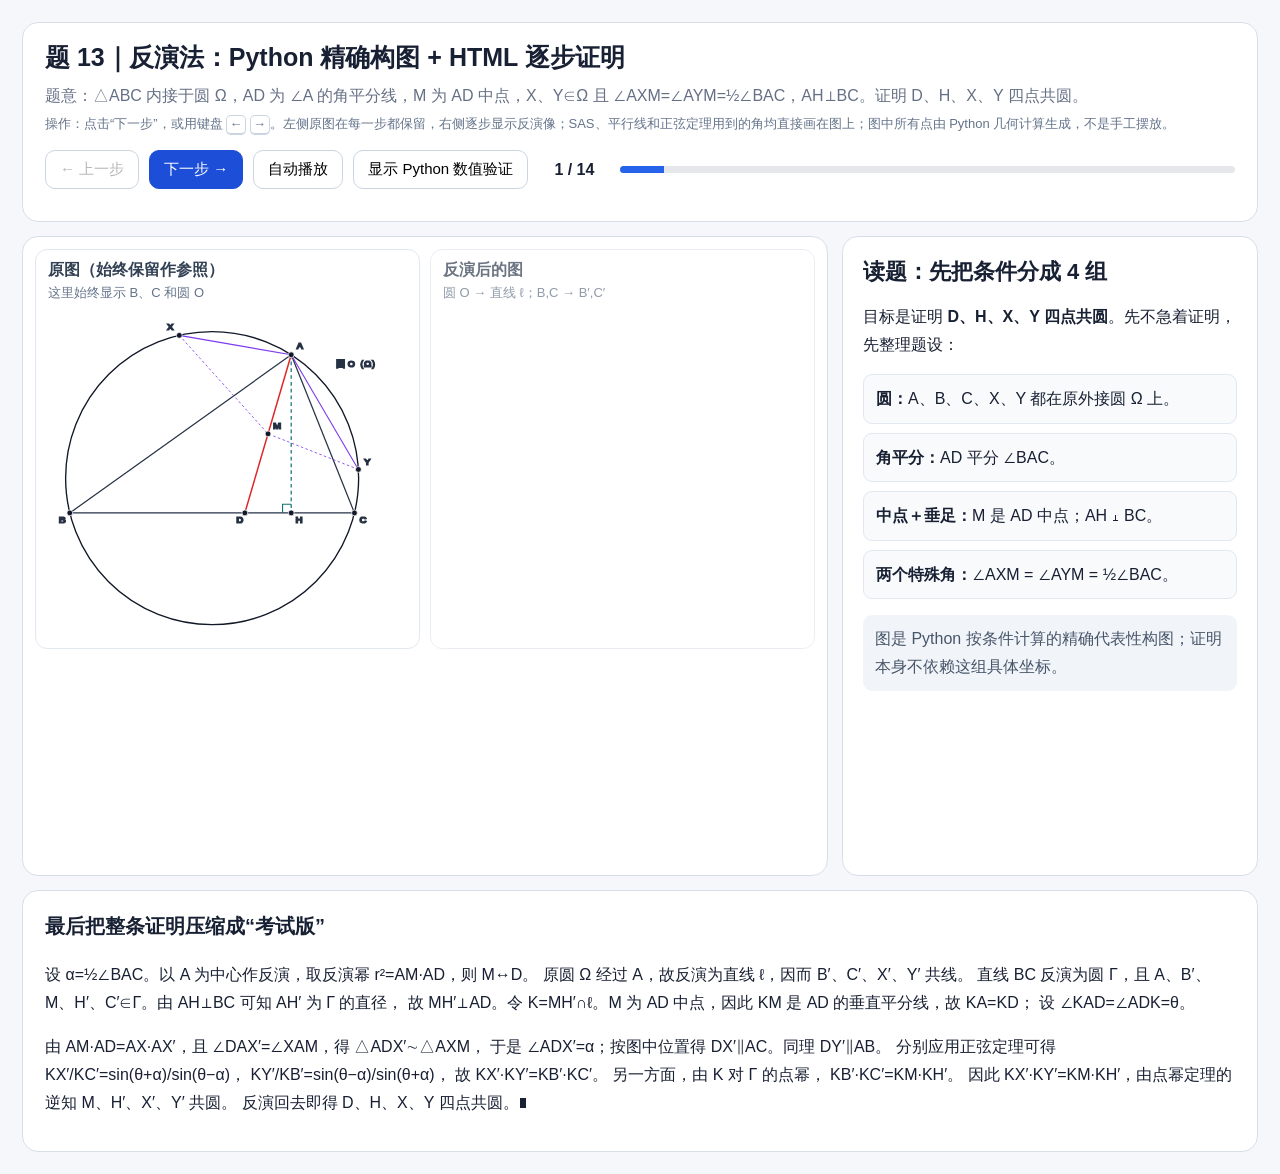
==== index.html @ 8e671edb "Rename geometry_inversion_step_by_step_v3_angles.html to index.html" ====
<!doctype html>
<html lang="zh-CN">
<head>
<meta charset="utf-8"/>
<meta name="viewport" content="width=device-width,initial-scale=1"/>
<title>题13｜反演法逐步证明演示</title>
<style>
:root {
  --bg:#f5f7fb; --card:#ffffff; --ink:#182033; --muted:#667085;
  --blue:#2563eb; --red:#dc2626; --green:#16803c; --orange:#d97706;
  --purple:#7c3aed; --line:#d8dee9;
}
*{box-sizing:border-box}
body{margin:0;background:var(--bg);color:var(--ink);font-family:-apple-system,BlinkMacSystemFont,"Segoe UI","PingFang SC","Microsoft YaHei",sans-serif}
.wrap{max-width:1460px;margin:0 auto;padding:22px}
header{background:var(--card);border:1px solid var(--line);border-radius:16px;padding:18px 22px;margin-bottom:14px}
h1{font-size:25px;margin:0 0 8px} .subtitle{color:var(--muted);line-height:1.7}
.toolbar{display:flex;gap:10px;align-items:center;flex-wrap:wrap;margin:14px 0}
button{border:1px solid #cbd5e1;background:#fff;border-radius:10px;padding:9px 14px;font-size:15px;cursor:pointer}
button:hover{background:#f1f5f9} button.primary{background:#1d4ed8;color:#fff;border-color:#1d4ed8}
#counter{font-weight:700;min-width:72px;text-align:center}
.progress{height:7px;background:#e5e7eb;border-radius:999px;overflow:hidden;flex:1;min-width:180px}
#bar{height:100%;background:#2563eb;width:0;transition:width .25s}
.main{display:grid;grid-template-columns:minmax(0,1.55fr) minmax(350px,.8fr);gap:14px}
.diagramCard,.explainCard,.proofCard{background:var(--card);border:1px solid var(--line);border-radius:16px}
.diagramCard{padding:12px}
.panels{display:grid;grid-template-columns:1fr 1fr;gap:10px}
.panel{border:1px solid #e2e8f0;border-radius:12px;overflow:hidden;background:#fff;position:relative;transition:.25s}
.panel.dim{opacity:.72;filter:grayscale(.08)}
.panelTitle{font-weight:700;padding:10px 12px 0;color:#334155}
svg{width:100%;height:auto;display:block}
.explainCard{padding:20px;min-height:640px}
#stepTitle{font-size:22px;margin:0 0 14px}
#stepBody{font-size:16px;line-height:1.72}
.eq{font-family:"Times New Roman","Noto Serif SC",serif;font-size:20px;text-align:center;background:#f8fafc;border-left:4px solid #94a3b8;padding:10px 12px;margin:12px 0;border-radius:8px}
.eq.important{background:#eef4ff;border-left-color:#2563eb;font-weight:700}
.eq.final{background:#ecfdf3;border-left-color:#16803c;font-size:23px}
.fact,.theorem{padding:10px 12px;margin:9px 0;border-radius:9px}
.fact{background:#f8fafc;border:1px solid #e2e8f0}
.theorem{background:#fff7ed;border:1px solid #fed7aa}
.tip{color:#475569;background:#f1f5f9;padding:10px 12px;border-radius:9px}
details{margin:12px 0;border:1px solid #e2e8f0;border-radius:9px;padding:8px 10px;background:#fff}
summary{font-weight:700;cursor:pointer}
.verify{margin-top:14px;background:var(--card);border:1px solid var(--line);border-radius:16px;padding:16px;display:none}
.verify table{border-collapse:collapse;width:100%;font-family:ui-monospace,SFMono-Regular,Menlo,monospace;font-size:13px}
.verify td{padding:7px 8px;border-bottom:1px solid #edf0f4}
.proofCard{padding:18px 22px;margin-top:14px;line-height:1.75}
.proofCard h2{font-size:20px;margin-top:0}
.small{font-size:13px;color:#64748b}
kbd{border:1px solid #cbd5e1;border-bottom-width:2px;border-radius:5px;padding:1px 5px;background:#fff}
/* SVG */
.omega{fill:none;stroke:#111827;stroke-width:2.2}
.omegaLabel{font-size:15px;font-weight:700;fill:#334155}
.main{stroke:#263244;stroke-width:2;fill:none}
.bisector{stroke:#dc2626;stroke-width:2.4}
.altitude{stroke:#0f766e;stroke-width:2;stroke-dasharray:6 5}
.condition{stroke:#7c3aed;stroke-width:1.8;fill:none}
.thin{stroke-width:1.35;stroke-dasharray:4 4}
.pt{stroke:#fff;stroke-width:1.2;fill:#111827}
.originalPt{fill:#dc2626} .imagePt{fill:#2563eb} .kPt{fill:#16803c}
.label{font-size:16px;font-weight:700;fill:#111827}
.angleLabel{font-size:17px;font-weight:700;fill:#dc2626}
.arc{fill:none;stroke-width:2} .arc.red{stroke:#dc2626} .arc.purple{stroke:#7c3aed} .arc.green{stroke:#16803c}
.invCircle{fill:none;stroke:#7c3aed;stroke-width:1.8;stroke-dasharray:7 6;opacity:.8}
.smallnote{font-size:13px;fill:#64748b}
.rightmark{fill:none;stroke:#0f766e;stroke-width:1.8}
.imageLine{stroke:#2563eb;stroke-width:2.4}
.lineLabel{font-size:13px;fill:#2563eb}
.gamma{fill:none;stroke:#d97706;stroke-width:2.4}
.gammaLabel{font-size:20px;font-weight:700;fill:#d97706}
.diameter{stroke:#d97706;stroke-width:1.8;stroke-dasharray:5 4}
.aux{stroke:#16803c;stroke-width:2.2}
.equalSide{stroke:#16803c;stroke-width:1.8;stroke-dasharray:5 4}
.guide{stroke:#64748b;stroke-width:1.5;stroke-dasharray:5 5}
.parallelX{stroke:#7c3aed;stroke-width:2.3}
.parallelY{stroke:#0f766e;stroke-width:2.3}
.parallelLabel{font-size:13px;font-weight:700;fill:#334155}
.triX{fill:rgba(124,58,237,.05);stroke:#7c3aed;stroke-width:3}
.triX2{fill:rgba(124,58,237,.03);stroke:#a78bfa;stroke-width:2}
.triY{fill:rgba(15,118,110,.05);stroke:#0f766e;stroke-width:3}
.triY2{fill:rgba(15,118,110,.03);stroke:#5eead4;stroke-width:2}
.powerLine{stroke:#2563eb;stroke-width:3}
.powerLine2{stroke:#d97706;stroke-width:3}
.strong{filter:url(#glow)}
.sigma{fill:none;stroke:#7c3aed;stroke-width:2.5;stroke-dasharray:8 5}
.sigmaLabel{font-size:14px;font-weight:700;fill:#7c3aed}
.targetCircle{fill:none;stroke:#16a34a;stroke-width:3;stroke-dasharray:8 5}
.targetLabel{font-size:15px;font-weight:700;fill:#16803c}
.layer{opacity:1;transition:opacity .25s} .hidden{display:none}
@media (max-width:1050px){.main{grid-template-columns:1fr}.explainCard{min-height:auto}}
@media (max-width:760px){.panels{grid-template-columns:1fr}.wrap{padding:10px}}

.angleMark,.alphaLabel,.betaLabel,.gammaAngleLabel,.sumLabel,.diffLabel,.auxAngleLabel{
  font-size:16px;font-weight:800;paint-order:stroke;stroke:#fff;stroke-width:4px;stroke-linejoin:round
}
.alphaLabel{fill:#dc2626}.betaLabel{fill:#7c3aed}.gammaAngleLabel{fill:#0284c7}
.sumLabel{fill:#c2410c}.diffLabel{fill:#16803c}.auxAngleLabel{fill:#475569;font-size:14px}
.alphaArc{stroke:#dc2626;stroke-width:3}.alphaArc2{stroke:#ef4444;stroke-width:2.5;stroke-dasharray:4 3}
.betaArc{stroke:#7c3aed;stroke-width:3}.gammaArc{stroke:#0284c7;stroke-width:3}
.sumArc{stroke:#c2410c;stroke-width:3}.diffArc{stroke:#16803c;stroke-width:3}
.auxAngleArc{stroke:#64748b;stroke-width:2;stroke-dasharray:3 3}
.simTriX{fill:rgba(124,58,237,.05);stroke:#7c3aed;stroke-width:2.8}
.simTriY{fill:rgba(2,132,199,.05);stroke:#0284c7;stroke-width:2.8}
.calloutText,.angleExplain,.parallelConclusion{
  font-size:13px;font-weight:700;paint-order:stroke;stroke:#fff;stroke-width:4px;stroke-linejoin:round
}
.calloutText{fill:#334155}.angleExplain{fill:#475569}.parallelConclusion{fill:#166534;font-size:14px}

</style>
</head>
<body>
<div class="wrap">
<header>
  <h1>题 13｜反演法：Python 精确构图 + HTML 逐步证明</h1>
  <div class="subtitle">
    题意：△ABC 内接于圆 Ω，AD 为 ∠A 的角平分线，M 为 AD 中点，X、Y∈Ω 且
    ∠AXM=∠AYM=½∠BAC，AH⊥BC。证明 D、H、X、Y 四点共圆。<br>
    <span class="small">操作：点击“下一步”，或用键盘 <kbd>←</kbd> <kbd>→</kbd>。左侧原图在每一步都保留，右侧逐步显示反演像；SAS、平行线和正弦定理用到的角均直接画在图上；图中所有点由 Python 几何计算生成，不是手工摆放。</span>
  </div>
  <div class="toolbar">
    <button id="prev">← 上一步</button>
    <button id="next" class="primary">下一步 →</button>
    <button id="auto">自动播放</button>
    <button id="verifyBtn">显示 Python 数值验证</button>
    <span id="counter">1 / 14</span>
    <div class="progress"><div id="bar"></div></div>
  </div>
</header>

<div class="main">
  <section class="diagramCard">
    <div class="panels">
      <div class="panel" id="origPanel">
        <div class="panelTitle">原图（始终保留作参照）
          <div class="small" style="font-weight:400;margin-top:3px">这里始终显示 B、C 和圆 O</div>
        </div>
        
<svg id="origSvg" viewBox="0 0 620 560" role="img" aria-label="原图精确构图">
  <defs>
    <filter id="glow"><feGaussianBlur stdDeviation="2.2" result="b"/><feMerge><feMergeNode in="b"/><feMergeNode in="SourceGraphic"/></feMerge></filter>
  </defs>
  <g id="o-base" class="layer">
    <circle cx="285.12" cy="285.12" r="237.18" class="omega" />
    <text x="486" y="105" class="omegaLabel">圆 O（Ω）</text>
    <line x1="413.12" y1="85.44" x2="54.72" y2="341.44" class="main" />
    <line x1="413.12" y1="85.44" x2="515.52" y2="341.44" class="main" />
    <line x1="54.72" y1="341.44" x2="515.52" y2="341.44" class="main" />
    <line x1="413.12" y1="85.44" x2="338.11" y2="341.44" class="bisector" />
    <line x1="413.12" y1="85.44" x2="413.12" y2="341.44" class="altitude" />
    <line x1="413.12" y1="85.44" x2="231.96" y2="53.97" class="condition" />
    <line x1="231.96" y1="53.97" x2="375.62" y2="213.44" class="condition thin" />
    <line x1="413.12" y1="85.44" x2="521.89" y2="271.05" class="condition" />
    <line x1="521.89" y1="271.05" x2="375.62" y2="213.44" class="condition thin" />
    <circle cx="413.12" cy="85.44" r="4.7" class="pt"/><text x="421.12" y="76.44" class="label">A</text>
    <circle cx="54.72" cy="341.44" r="4.7" class="pt"/><text x="36.72" y="357.44" class="label">B</text>
    <circle cx="515.52" cy="341.44" r="4.7" class="pt"/><text x="523.52" y="357.44" class="label">C</text>
    <circle cx="338.11" cy="341.44" r="4.7" class="pt"/><text x="324.11" y="358.44" class="label">D</text>
    <circle cx="413.12" cy="341.44" r="4.7" class="pt"/><text x="420.12" y="358.44" class="label">H</text>
    <circle cx="375.62" cy="213.44" r="4.7" class="pt"/><text x="383.62" y="205.44" class="label">M</text>
    <circle cx="231.96" cy="53.97" r="4.7" class="pt"/><text x="211.96" y="45.97" class="label">X</text>
    <circle cx="521.89" cy="271.05" r="4.7" class="pt"/><text x="530.89" y="264.05" class="label">Y</text>
  </g>
  <g id="o-angles" class="layer hidden">
    <polyline points="386.04,104.78 386.54,105.47 387.06,106.14 387.60,106.80 388.16,107.45 388.73,108.08 389.32,108.70 389.92,109.30 390.54,109.89 391.17,110.46 391.82,111.01 392.48,111.55 393.16,112.07 393.84,112.57 394.54,113.05 395.26,113.52 395.98,113.97 396.72,114.40 397.46,114.81 398.22,115.20 398.99,115.57 399.76,115.92 400.55,116.25 401.34,116.57 402.14,116.86 402.95,117.13 403.76,117.38" class="arc red" />
    <polyline points="403.76,117.38 404.58,117.61 405.41,117.81 406.24,118.00 407.08,118.17 407.92,118.31 408.76,118.43 409.60,118.53 410.45,118.61 411.30,118.67 412.15,118.71 413.01,118.72 413.86,118.71 414.71,118.68 415.56,118.63 416.41,118.56 417.25,118.46 418.10,118.35 418.94,118.21 419.77,118.05 420.61,117.87 421.43,117.66 422.26,117.44 423.07,117.20 423.88,116.93 424.68,116.65 425.48,116.34" class="arc red" />
    <text x="385.84" y="123.84" class="angleLabel">α</text>
    <text x="415.37" y="132.49" class="angleLabel">α</text>
    <polyline points="258.19,58.53 258.07,59.20 257.93,59.86 257.77,60.53 257.59,61.18 257.40,61.84 257.19,62.49 256.96,63.13 256.72,63.77 256.46,64.40 256.18,65.02 255.89,65.64 255.59,66.24 255.27,66.85 254.93,67.44 254.58,68.02 254.21,68.60 253.83,69.16 253.43,69.71 253.02,70.26 252.60,70.79 252.16,71.32 251.71,71.83 251.25,72.33 250.77,72.81 250.28,73.29 249.78,73.75" class="arc purple" />
    <polyline points="508.43,248.08 507.84,248.43 507.27,248.80 506.70,249.18 506.15,249.58 505.60,249.99 505.07,250.41 504.55,250.85 504.04,251.30 503.54,251.76 503.05,252.24 502.57,252.73 502.11,253.23 501.66,253.74 501.22,254.26 500.80,254.80 500.39,255.34 500.00,255.90 499.62,256.46 499.25,257.04 498.90,257.62 498.56,258.21 498.24,258.81 497.94,259.42 497.65,260.04 497.37,260.66 497.11,261.30" class="arc purple" />
  </g>

  <g id="o-simX" class="layer hidden">
    <polyline points="413.12,85.44 231.96,53.97 375.62,213.44 413.12,85.44" class="simTriX"/>
    <polyline points="381.59,79.96 381.35,81.61 381.19,83.27 381.12,84.93 381.14,86.60 381.24,88.26 381.43,89.92 381.71,91.56 382.07,93.19 382.52,94.79 383.05,96.37 383.65,97.92 384.34,99.44 385.11,100.92 385.96,102.35 386.87,103.74 387.86,105.09 388.92,106.37 390.04,107.60 391.22,108.78 392.47,109.88 393.77,110.93 395.12,111.90 396.52,112.80 397.97,113.63 399.46,114.38 400.98,115.05 402.54,115.64 404.12,116.15" class="arc betaArc" /><text x="373.22" y="110.28" class="betaLabel">β</text>
    <polyline points="259.55,58.76 259.43,59.42 259.29,60.07 259.14,60.72 258.97,61.36 258.78,62.00 258.59,62.63 258.37,63.26 258.14,63.89 257.90,64.51 257.64,65.12 257.37,65.73 257.08,66.33 256.78,66.92 256.47,67.51 256.14,68.09 255.80,68.66 255.44,69.22 255.07,69.78 254.69,70.32 254.29,70.86 253.89,71.38 253.47,71.90 253.04,72.40 252.59,72.90 252.14,73.39 251.67,73.86 251.19,74.32 250.70,74.77" class="arc alphaArc" /><text x="269.60" y="74.76" class="alphaLabel">α</text>
    <text x="175" y="104" class="calloutText">∠XAM = β</text>
    <text x="174" y="129" class="calloutText">∠AXM = α（题设）</text>
  </g>

  <g id="o-simY" class="layer hidden">
    <polyline points="413.12,85.44 521.89,271.05 375.62,213.44 413.12,85.44" class="simTriY"/>
    <polyline points="436.88,125.99 435.69,126.66 434.48,127.30 433.26,127.91 432.01,128.48 430.75,129.01 429.48,129.50 428.19,129.96 426.88,130.38 425.57,130.76 424.25,131.10 422.91,131.41 421.57,131.67 420.22,131.90 418.86,132.09 417.50,132.24 416.14,132.34 414.77,132.41 413.41,132.44 412.04,132.43 410.67,132.38 409.31,132.29 407.94,132.15 406.59,131.98 405.24,131.77 403.89,131.52 402.55,131.24 401.22,130.91 399.91,130.54" class="arc gammaArc" /><text x="420.70" y="146.98" class="gammaAngleLabel">γ</text>
    <polyline points="508.24,247.76 507.69,248.09 507.15,248.43 506.61,248.79 506.09,249.16 505.57,249.54 505.07,249.93 504.57,250.34 504.08,250.76 503.60,251.18 503.14,251.62 502.68,252.08 502.24,252.54 501.80,253.01 501.38,253.49 500.97,253.98 500.57,254.49 500.18,255.00 499.80,255.52 499.44,256.05 499.09,256.59 498.75,257.13 498.43,257.69 498.12,258.25 497.82,258.82 497.54,259.39 497.27,259.97 497.01,260.56 496.77,261.16" class="arc alphaArc" /><text x="489.98" y="243.74" class="alphaLabel">α</text>
    <text x="455" y="165" class="calloutText">∠YAM = γ</text>
    <text x="452" y="190" class="calloutText">∠AYM = α（题设）</text>
  </g>

  <g id="o-inv-ref" class="layer hidden">
    <circle cx="413.12" cy="85.44" r="188.63" class="invCircle" />
    <text x="429.12" y="130.44" class="smallnote">反演圆：r² = AM·AD</text>
  </g>
  <g id="o-final" class="layer hidden">
    <circle cx="375.62" cy="164.26" r="181.11" class="targetCircle" />
    <text x="453.49" y="48.35" class="targetLabel">ω：过 D,H,X,Y</text>
  </g>
  <g id="o-right" class="layer">
    <!-- H 处直角记号 -->
    <path d="M 399.12,341.44 L 399.12,327.44 L 413.12,327.44" class="rightmark"/>
  </g>
</svg>

      </div>
      <div class="panel" id="invPanel">
        <div class="panelTitle">反演后的图
          <div class="small" style="font-weight:400;margin-top:3px">圆 O → 直线 ℓ；B,C → B′,C′</div>
        </div>
        
<svg id="invSvg" viewBox="0 0 620 560" role="img" aria-label="反演后的精确构图">
  <g id="i-base" class="layer hidden">
    <line x1="24.00" y1="31.51" x2="596.00" y2="398.18" class="imageLine" />
    <text x="36.00" y="21.51" class="lineLabel">ℓ = Ω 的反演像</text>
    <circle cx="346.47" cy="104.62" r="4.7" class="pt originalPt"/><text x="354.47" y="95.62" class="label">A</text>
    <circle cx="247.89" cy="175.03" r="4.7" class="pt imagePt"/><text x="227.89" y="166.03" class="label">B′</text>
    <circle cx="418.34" cy="284.29" r="4.7" class="pt imagePt"/><text x="426.34" y="276.29" class="label">C′</text>
    <circle cx="60.57" cy="54.95" r="4.7" class="pt imagePt"/><text x="38.57" y="46.95" class="label">X′</text>
    <circle cx="471.86" cy="318.60" r="4.7" class="pt imagePt"/><text x="479.86" y="336.60" class="label">Y′</text>
  </g>
  <g id="i-gamma" class="layer hidden">
    <circle cx="346.47" cy="208.83" r="104.21" class="gamma" />
    <circle cx="290.23" cy="296.56" r="4.7" class="pt originalPt"/><text x="272.23" y="286.56" class="label">M</text>
    <circle cx="346.47" cy="313.04" r="4.7" class="pt imagePt"/><text x="354.47" y="331.04" class="label">H′</text>
    <line x1="346.47" y1="104.62" x2="346.47" y2="313.04" class="diameter" />
    <text x="406.91" y="144.22" class="gammaLabel">Γ</text>
    <path d="M 290.23,296.56 l 0,15 l 15,0" class="rightmark"/>
  </g>
  <g id="i-D" class="layer hidden">
    <circle cx="233.99" cy="488.51" r="4.7" class="pt originalPt"/><text x="216.99" y="506.51" class="label">D</text>
    <line x1="346.47" y1="104.62" x2="233.99" y2="488.51" class="bisector" />
  </g>
  <g id="i-K" class="layer hidden">
    <line x1="290.23" y1="296.56" x2="561.45" y2="376.03" class="aux" />
    <line x1="346.47" y1="104.62" x2="561.45" y2="376.03" class="equalSide" />
    <line x1="233.99" y1="488.51" x2="561.45" y2="376.03" class="equalSide" />
    <circle cx="561.45" cy="376.03" r="4.7" class="pt kPt"/><text x="569.45" y="393.03" class="label">K</text>
    <polyline points="369.35,133.51 368.28,134.33 367.17,135.11 366.04,135.85 364.88,136.55 363.69,137.20 362.48,137.81 361.25,138.38 360.01,138.90 358.74,139.37 357.45,139.80 356.15,140.18 354.84,140.51 353.52,140.79 352.19,141.03 350.84,141.21 349.50,141.35 348.15,141.43 346.79,141.47 345.44,141.46 344.09,141.39 342.74,141.28 341.40,141.12 340.06,140.91 338.73,140.65 337.41,140.34 336.11,139.98" class="arc green" />
    <polyline points="244.35,453.14 245.64,453.55 246.92,454.00 248.18,454.50 249.42,455.04 250.64,455.63 251.83,456.26 253.00,456.94 254.15,457.66 255.27,458.42 256.36,459.22 257.42,460.06 258.45,460.94 259.45,461.86 260.41,462.81 261.33,463.80 262.22,464.82 263.07,465.87 263.88,466.96 264.66,468.07 265.39,469.21 266.07,470.37 266.72,471.56 267.32,472.78 267.87,474.01 268.38,475.27 268.85,476.54" class="arc green" />
    <text x="357.48" y="161.14" class="angleLabel">θ</text>
    <text x="273.76" y="446.87" class="angleLabel">θ</text>
    <text x="256.23" y="327.56" class="smallnote">M 是 AD 中点</text>
  </g>
  <g id="i-parallel" class="layer hidden">
    <line x1="346.47" y1="104.62" x2="247.89" y2="175.03" class="guide" />
    <line x1="346.47" y1="104.62" x2="418.34" y2="284.29" class="guide" />
    <line x1="233.99" y1="488.51" x2="60.57" y2="54.95" class="parallelX" />
    <line x1="233.99" y1="488.51" x2="471.86" y2="318.60" class="parallelY" />
    <text x="111.28" y="263.73" class="parallelLabel">DX′ ∥ AC</text>
    <text x="357.93" y="418.56" class="parallelLabel">DY′ ∥ AB</text>
  </g>

  <g id="i-simX" class="layer hidden">
    <polyline points="346.47,104.62 233.99,488.51 60.57,54.95 346.47,104.62" class="simTriX"/>
    <polyline points="335.50,142.05 333.57,141.43 331.67,140.70 329.82,139.89 328.00,138.97 326.24,137.96 324.53,136.87 322.88,135.68 321.30,134.41 319.78,133.06 318.34,131.63 316.97,130.13 315.68,128.56 314.48,126.93 313.36,125.23 312.33,123.48 311.40,121.68 310.56,119.83 309.82,117.94 309.17,116.02 308.63,114.06 308.19,112.08 307.85,110.08 307.62,108.06 307.50,106.03 307.47,104.00 307.56,101.97 307.75,99.95 308.05,97.94" class="arc betaArc" /><text x="300.63" y="133.16" class="betaLabel">β</text>
    <polyline points="243.55,455.88 242.77,455.66 241.99,455.46 241.20,455.28 240.41,455.12 239.61,454.98 238.82,454.85 238.01,454.75 237.21,454.66 236.41,454.60 235.60,454.55 234.79,454.52 233.98,454.51 233.18,454.52 232.37,454.55 231.56,454.60 230.76,454.66 229.95,454.75 229.15,454.86 228.35,454.98 227.56,455.12 226.77,455.29 225.98,455.47 225.19,455.67 224.42,455.89 223.64,456.12 222.88,456.38 222.12,456.65 221.36,456.94" class="arc alphaArc" /><text x="231.65" y="439.57" class="alphaLabel">α</text>
    <polyline points="329.88,161.24 331.23,161.62 332.59,161.96 333.96,162.28 335.33,162.56 336.71,162.81 338.10,163.02 339.49,163.21 340.88,163.35 342.28,163.47 343.68,163.55 345.08,163.60 346.48,163.62 347.88,163.60 349.29,163.55 350.69,163.47 352.08,163.35 353.48,163.20 354.87,163.02 356.25,162.80 357.63,162.55 359.01,162.27 360.37,161.96 361.73,161.61 363.08,161.23 364.42,160.82 365.75,160.38 367.07,159.91 368.38,159.40" class="arc alphaArc2" /><text x="350.00" y="178.54" class="alphaLabel">α</text>
    <text x="54" y="117" class="calloutText">∠DAX′ = β</text>
    <text x="77" y="448" class="calloutText">∠ADX′ = α</text>
    <text x="392" y="164" class="calloutText">∠DAC′ = α</text>
    <text x="73" y="474" class="parallelConclusion">∠ADX′ = ∠DAC′ ⇒ DX′ ∥ AC</text>
  </g>

  <g id="i-simY" class="layer hidden">
    <polyline points="346.47,104.62 233.99,488.51 471.86,318.6 346.47,104.62" class="simTriY"/>
    <polyline points="333.54,148.76 334.83,149.12 336.13,149.44 337.44,149.72 338.75,149.97 340.07,150.17 341.40,150.34 342.74,150.47 344.07,150.56 345.41,150.61 346.75,150.62 348.09,150.59 349.43,150.52 350.76,150.42 352.09,150.28 353.42,150.09 354.74,149.87 356.05,149.61 357.36,149.31 358.65,148.98 359.94,148.60 361.21,148.19 362.48,147.75 363.72,147.26 364.96,146.74 366.18,146.19 367.38,145.59 368.56,144.97 369.73,144.31" class="arc gammaArc" /><text x="353.92" y="165.16" class="gammaAngleLabel">γ</text>
    <polyline points="242.43,459.72 243.11,459.93 243.78,460.15 244.46,460.39 245.12,460.65 245.78,460.92 246.43,461.21 247.08,461.51 247.71,461.83 248.34,462.17 248.97,462.52 249.58,462.88 250.19,463.26 250.78,463.65 251.37,464.06 251.94,464.47 252.51,464.91 253.06,465.36 253.61,465.82 254.14,466.29 254.67,466.77 255.18,467.27 255.68,467.78 256.16,468.30 256.64,468.83 257.10,469.38 257.55,469.93 257.98,470.50 258.40,471.07" class="arc alphaArc" /><text x="260.06" y="451.83" class="alphaLabel">α</text>
    <polyline points="295.20,141.24 296.09,142.44 297.00,143.63 297.94,144.80 298.91,145.94 299.91,147.06 300.93,148.15 301.98,149.22 303.05,150.27 304.15,151.29 305.27,152.28 306.41,153.24 307.58,154.18 308.77,155.09 309.98,155.97 311.21,156.83 312.46,157.65 313.73,158.44 315.02,159.21 316.32,159.94 317.65,160.64 318.99,161.31 320.34,161.95 321.71,162.55 323.10,163.12 324.49,163.66 325.90,164.17 327.32,164.64 328.76,165.08" class="arc alphaArc2" /><text x="301.29" y="168.20" class="alphaLabel">α</text>
    <text x="416" y="170" class="calloutText">∠DAY′ = γ</text>
    <text x="310" y="464" class="calloutText">∠ADY′ = α</text>
    <text x="232" y="128" class="calloutText">∠B′AD = α</text>
    <text x="305" y="505" class="parallelConclusion">∠ADY′ = ∠B′AD ⇒ DY′ ∥ AB</text>
  </g>

  <g id="i-sineXangles" class="layer hidden">
    <polyline points="276.55,473.89 275.63,471.45 274.58,469.07 273.38,466.76 272.06,464.52 270.61,462.36 269.03,460.28 267.34,458.30 265.54,456.42 263.63,454.65 261.62,452.99 259.52,451.45 257.34,450.04 255.07,448.75 252.74,447.60 250.34,446.59 247.89,445.71 245.39,444.98 242.85,444.39 240.29,443.95 237.70,443.66 235.10,443.52 232.49,443.53 229.89,443.70 227.31,444.01 224.75,444.47 222.21,445.08 219.72,445.83 217.28,446.73" class="arc sumArc" /><text x="258.99" y="433.96" class="sumLabel">θ+α</text>
    <polyline points="367.58,131.27 367.30,131.49 367.03,131.70 366.74,131.91 366.46,132.12 366.18,132.33 365.89,132.53 365.60,132.73 365.31,132.92 365.01,133.12 364.72,133.31 364.42,133.49 364.12,133.68 363.82,133.86 363.52,134.04 363.21,134.21 362.91,134.38 362.60,134.55 362.29,134.72 361.98,134.88 361.66,135.04 361.35,135.19 361.03,135.34 360.71,135.49 360.39,135.64 360.07,135.78 359.75,135.92 359.42,136.06 359.10,136.19" class="arc diffArc" /><text x="371.04" y="147.02" class="diffLabel">θ−α</text>
    <polyline points="87.51,72.22 87.12,72.81 86.72,73.40 86.30,73.97 85.88,74.54 85.44,75.09 84.98,75.64 84.52,76.17 84.04,76.70 83.56,77.21 83.06,77.72 82.55,78.21 82.03,78.69 81.50,79.16 80.95,79.62 80.40,80.06 79.84,80.50 79.27,80.92 78.69,81.32 78.10,81.72 77.51,82.10 76.90,82.47 76.29,82.82 75.67,83.17 75.04,83.49 74.40,83.81 73.76,84.11 73.11,84.39 72.45,84.66" class="arc auxAngleArc" /><text x="90.51" y="91.18" class="auxAngleLabel">δ</text>
    <polyline points="441.91,299.40 443.18,297.22 444.24,294.93 445.09,292.56 445.73,290.12 446.14,287.64 446.33,285.12 446.29,282.60 446.02,280.10 445.53,277.62 444.83,275.21 443.90,272.86 442.77,270.61 441.44,268.47 439.92,266.45 438.23,264.58 436.38,262.88 434.38,261.34 432.25,259.99 430.01,258.84 427.67,257.89 425.26,257.16 422.79,256.65 420.29,256.36 417.77,256.30 415.26,256.46 412.77,256.85 410.32,257.46 407.94,258.29" class="arc auxAngleArc" /><text x="451.49" y="256.90" class="auxAngleLabel">180°−δ</text>
    <text x="30" y="225" class="angleExplain">△KDX′：KX′ 对角 θ+α；KD 对角 δ</text>
    <text x="326" y="252" class="angleExplain">△KAC′：KC′ 对角 θ−α；KA 对角 180°−δ</text>
  </g>

  <g id="i-sineYangles" class="layer hidden">
    <polyline points="263.31,478.44 263.20,478.14 263.09,477.84 262.98,477.54 262.87,477.24 262.75,476.94 262.63,476.64 262.50,476.35 262.38,476.05 262.25,475.76 262.11,475.47 261.98,475.18 261.84,474.89 261.70,474.60 261.55,474.32 261.40,474.03 261.25,473.75 261.10,473.47 260.94,473.19 260.78,472.91 260.62,472.64 260.45,472.36 260.28,472.09 260.11,471.82 259.94,471.55 259.76,471.28 259.58,471.02 259.40,470.75 259.22,470.49" class="arc diffArc" /><text x="274.89" y="467.45" class="diffLabel">θ−α</text>
    <polyline points="376.89,143.03 374.62,144.73 372.25,146.29 369.80,147.71 367.27,148.99 364.67,150.11 362.01,151.09 359.29,151.91 356.54,152.57 353.75,153.08 350.93,153.42 348.10,153.59 345.27,153.61 342.43,153.45 339.62,153.14 336.82,152.66 334.06,152.02 331.34,151.22 328.67,150.27 326.06,149.17 323.51,147.91 321.05,146.51 318.67,144.97 316.38,143.29 314.19,141.49 312.12,139.56 310.15,137.51 308.31,135.36 306.60,133.10" class="arc sumArc" /><text x="337.52" y="167.99" class="sumLabel">θ+α</text>
    <polyline points="495.43,333.71 494.32,335.32 493.10,336.84 491.78,338.27 490.36,339.61 488.86,340.85 487.27,341.98 485.60,343.00 483.87,343.89 482.08,344.67 480.24,345.32 478.36,345.84 476.44,346.22 474.51,346.47 472.56,346.59 470.61,346.57 468.67,346.42 466.74,346.13 464.83,345.70 462.96,345.15 461.14,344.47 459.36,343.66 457.65,342.72 456.00,341.68 454.43,340.52 452.95,339.25 451.56,337.88 450.26,336.42 449.08,334.87" class="arc auxAngleArc" /><text x="472.94" y="361.59" class="auxAngleLabel">180°−ε</text>
    <polyline points="270.62,189.60 271.22,188.62 271.78,187.62 272.29,186.59 272.76,185.54 273.18,184.48 273.56,183.39 273.89,182.30 274.18,181.18 274.42,180.06 274.61,178.93 274.75,177.79 274.84,176.65 274.89,175.50 274.88,174.35 274.83,173.21 274.73,172.06 274.58,170.93 274.38,169.79 274.13,168.67 273.84,167.56 273.50,166.47 273.11,165.39 272.68,164.33 272.20,163.28 271.68,162.26 271.11,161.26 270.51,160.29 269.86,159.34" class="arc auxAngleArc" /><text x="289.88" y="173.98" class="auxAngleLabel">ε</text>
    <text x="287" y="441" class="angleExplain">△KDY′：KY′ 对角 θ−α</text>
    <text x="168" y="196" class="angleExplain">△KAB′：KB′ 对角 θ+α</text>
  </g>

  <g id="i-sineX" class="layer hidden">
    <polyline points="561.45,376.03 233.99,488.51 60.57,54.95 561.45,376.03" class="triX" />
    <polyline points="561.45,376.03 346.47,104.62 418.34,284.29 561.45,376.03" class="triX2" />
  </g>
  <g id="i-sineY" class="layer hidden">
    <polyline points="561.45,376.03 233.99,488.51 471.86,318.60 561.45,376.03" class="triY" />
    <polyline points="561.45,376.03 346.47,104.62 247.89,175.03 561.45,376.03" class="triY2" />
  </g>
  <g id="i-power" class="layer hidden">
    <line x1="561.45" y1="376.03" x2="60.57" y2="54.95" class="powerLine strong" />
    <line x1="561.45" y1="376.03" x2="290.23" y2="296.56" class="powerLine2 strong" />
  </g>
  <g id="i-sigma" class="layer hidden">
    <circle cx="425.94" cy="-62.39" r="383.75" class="sigma" />
    <text x="88.57" y="46.95" class="sigmaLabel">Σ：M,H′,X′,Y′ 共圆</text>
  </g>
</svg>

      </div>
    </div>
  </section>
  <aside class="explainCard">
    <h2 id="stepTitle"></h2>
    <div id="stepBody"></div>
  </aside>
</div>

<section class="verify" id="verify">
  <h3>Python 数值校验（只用于确认绘图满足条件，不代替证明）</h3>
  <table><tr><td>∠BAD</td><td>38.1318658472</td></tr><tr><td>∠CAD</td><td>38.1318658472</td></tr><tr><td>∠AXM</td><td>38.1318658472</td></tr><tr><td>∠AYM</td><td>38.1318658472</td></tr><tr><td>AM·AD</td><td>13.5730947113</td></tr><tr><td>AX·AX′</td><td>13.5730947113</td></tr><tr><td>AY·AY′</td><td>13.5730947113</td></tr><tr><td>KX′·KY′</td><td>10.7400999244</td></tr><tr><td>KB′·KC′</td><td>10.7400999244</td></tr><tr><td>KM·KH′</td><td>10.7400999244</td></tr><tr><td>Y 到圆 ω 的半径误差</td><td>8.881784197e-16</td></tr></table>
  <p class="small">
    本图使用 A=(1.0, 5.0), B=(-6.0, 0.0), C=(3.0, 0.0)。例如四个角均约为 38.131866°；
    三个点幂乘积均约为 10.740099924；最终 Y 到目标圆 ω 的半径误差约
    8.88e-16。
  </p>
</section>

<section class="proofCard">
<h2>最后把整条证明压缩成“考试版”</h2>
<p>
设 α=½∠BAC。以 A 为中心作反演，取反演幂 r²=AM·AD，则 M↔D。
原圆 Ω 经过 A，故反演为直线 ℓ，因而 B′、C′、X′、Y′ 共线。
直线 BC 反演为圆 Γ，且 A、B′、M、H′、C′∈Γ。由 AH⊥BC 可知 AH′ 为 Γ 的直径，
故 MH′⊥AD。令 K=MH′∩ℓ。M 为 AD 中点，因此 KM 是 AD 的垂直平分线，故 KA=KD；
设 ∠KAD=∠ADK=θ。
</p>
<p>
由 AM·AD=AX·AX′，且 ∠DAX′=∠XAM，得 △ADX′∼△AXM，
于是 ∠ADX′=α；按图中位置得 DX′∥AC。同理 DY′∥AB。
分别应用正弦定理可得
KX′/KC′=sin(θ+α)/sin(θ−α)，
KY′/KB′=sin(θ−α)/sin(θ+α)，
故 KX′·KY′=KB′·KC′。
另一方面，由 K 对 Γ 的点幂，
KB′·KC′=KM·KH′。
因此 KX′·KY′=KM·KH′，由点幂定理的逆知 M、H′、X′、Y′ 共圆。
反演回去即得 D、H、X、Y 四点共圆。∎
</p>
</section>
</div>

<script>
const steps = [{"title": "读题：先把条件分成 4 组", "show": ["o-base", "o-right"], "focus": "original", "html": "\n<p>目标是证明 <b>D、H、X、Y 四点共圆</b>。先不急着证明，先整理题设：</p>\n<div class=\"fact\"><b>圆：</b>A、B、C、X、Y 都在原外接圆 Ω 上。</div>\n<div class=\"fact\"><b>角平分：</b>AD 平分 ∠BAC。</div>\n<div class=\"fact\"><b>中点＋垂足：</b>M 是 AD 中点；AH ⟂ BC。</div>\n<div class=\"fact\"><b>两个特殊角：</b>∠AXM = ∠AYM = ½∠BAC。</div>\n<p class=\"tip\">图是 Python 按条件计算的精确代表性构图；证明本身不依赖这组具体坐标。</p>\n"}, {"title": "第 1 步：统一记号 α", "show": ["o-base", "o-right", "o-angles"], "focus": "original", "html": "\n<p>令</p>\n<div class=\"eq\">α = ½∠BAC。</div>\n<p>因为 AD 是角平分线，所以</p>\n<div class=\"eq\">∠BAD = ∠DAC = α。</div>\n<p>题目又给出</p>\n<div class=\"eq\">∠AXM = ∠AYM = α。</div>\n<details open><summary>为什么先设 α？</summary>\n<p>后面所有“平行线方向”都会来自同一个角 α。把四个相等的角统一成一个符号，能明显减少混乱。</p>\n</details>\n"}, {"title": "第 2 步：设计反演，让 M 和 D 互换", "show": ["o-base", "o-right", "o-angles", "o-inv-ref", "i-D"], "focus": "both", "html": "\n<p>以 <b>A 为反演中心</b>，选反演幂</p>\n<div class=\"eq\">r² = AM·AD。</div>\n<p>反演的定义是：若 P ↔ P′，则 A、P、P′ 共线，并且</p>\n<div class=\"eq\">AP·AP′ = r²。</div>\n<p>因为 A、M、D 共线，而且 AM·AD = r²，所以立刻得到</p>\n<div class=\"eq important\">M ↔ D。</div>\n<details><summary>“反演”到底做了什么？</summary>\n<p>它把距离变成 AP′ = r²/AP：靠近 A 的点被送得较远，较远的点被送得较近。反演是自己的逆变换，所以 M ↔ D 是双向的。</p>\n</details>\n"}, {"title": "第 3 步：原圆 Ω 被“拉直”", "show": ["o-base", "o-right", "i-base", "i-D"], "focus": "inverse", "html": "\n<p>原外接圆 Ω <b>经过反演中心 A</b>。反演的基本性质：</p>\n<div class=\"theorem\">经过反演中心的圆 → 一条不过反演中心的直线。</div>\n<p>所以 Ω 变成直线 ℓ。原来 B、C、X、Y 都在 Ω 上，于是它们的像满足</p>\n<div class=\"eq important\">B′、C′、X′、Y′ 共线。</div>\n<details><summary>为什么会从“圆”变“直线”？</summary>\n<p>精确结论来自反演定理。直观上，Ω 上的点越靠近 A，反演后距离 A 越大；经过 A 的闭合圆因此被展开成一条延伸到无穷远的直线。</p>\n</details>\n"}, {"title": "第 4 步：BC 变成圆 Γ，并得到一个关键直角", "show": ["o-base", "o-right", "i-base", "i-D", "i-gamma"], "focus": "inverse", "html": "\n<p>直线 BC <b>不经过 A</b>，所以反演后变成一个经过 A 的圆，记作 Γ。</p>\n<p>B、D、H、C 都在 BC 上；其中 D ↔ M，因此</p>\n<div class=\"eq\">A、B′、M、H′、C′ 在圆 Γ 上。</div>\n<p>又因为 AH ⟂ BC，可以推出 <b>AH′ 是 Γ 的直径</b>，从而</p>\n<div class=\"eq important\">∠AMH′ = 90°，即 MH′ ⟂ AD。</div>\n<details><summary>为什么 AH′ 是直径？一步推</summary>\n<p>任取 P∈BC，像为 P′。由 AP·AP′ = AH·AH′，可得 AP′/AH′ = AH/AP；而 ∠P′AH′ = ∠PAH。于是 △AP′H′ 与 △AHP 相似。因为 ∠AHP=90°，所以 ∠AP′H′=90°。因此所有像点 P′ 都落在以 AH′ 为直径的圆上。</p>\n</details>\n"}, {"title": "第 5 步：引入 K，得到 KA = KD", "show": ["i-base", "i-D", "i-gamma", "i-K"], "focus": "inverse", "html": "\n<p>令</p>\n<div class=\"eq\">K = MH′ ∩ ℓ。</div>\n<p>刚才得到 MH′ ⟂ AD；而 M 是 AD 的中点，所以直线 KM 就是 <b>AD 的垂直平分线</b>。</p>\n<div class=\"theorem\">垂直平分线上的点，到线段两端距离相等。</div>\n<p>因此</p>\n<div class=\"eq important\">KA = KD。</div>\n<p>所以 △KAD 是等腰三角形。记</p>\n<div class=\"eq\">∠KAD = ∠ADK = θ。</div>\n"}, {"title": "第 6A 步：以 X 为例，把 SAS 相似的每个角画出来", "show": ["o-base", "o-right", "o-simX", "i-base", "i-D", "i-gamma", "i-K", "i-parallel", "i-simX"], "focus": "both", "html": "\n<p>这一页只看 <b>X</b>。图上紫色角记作 β，红色角记作 α。</p>\n<p><b>① 两边成比例：</b>由反演定义</p>\n<div class=\"eq\">AM·AD = AX·AX′　⇒　AD/AX′ = AX/AM。</div>\n<p><b>② 夹角相等：</b>D、M 在同一射线 AD 上，X、X′ 在同一射线 AX 上，所以图中紫色的两个角其实由同两条射线构成：</p>\n<div class=\"eq\">∠DAX′ = ∠XAM = β。</div>\n<p>于是由 <b>SAS</b>：</p>\n<div class=\"eq important\">△ADX′ ∼ △AXM。</div>\n<p>对应顶点是 <b>D ↔ X</b>，所以红色对应角：</p>\n<div class=\"eq\">∠ADX′ = ∠AXM = α。</div>\n<p>又因为 C′ 与 C 在同一射线 AC 上，故</p>\n<div class=\"eq\">∠DAC′ = ∠DAC = α。</div>\n<p>现在图上两个红色 α 是由 transversal AD 形成的一对内错角，因此</p>\n<div class=\"eq important\">DX′ ∥ AC′，也就是 DX′ ∥ AC。</div>\n<p class=\"tip\">注意：β 只是为了标清 SAS 的“夹角”，它不需要等于 α。</p>\n"}, {"title": "第 6B 步：Y 完全同理，也把对应角全部标出来", "show": ["o-base", "o-right", "o-simY", "i-base", "i-D", "i-gamma", "i-K", "i-parallel", "i-simY"], "focus": "both", "html": "\n<p>现在只看 <b>Y</b>。蓝色角临时记作 γ，红色仍是 α。</p>\n<div class=\"eq\">AM·AD = AY·AY′　⇒　AD/AY′ = AY/AM。</div>\n<p>并且，由同一射线：</p>\n<div class=\"eq\">∠DAY′ = ∠YAM = γ。</div>\n<p>所以由 SAS：</p>\n<div class=\"eq important\">△ADY′ ∼ △AYM。</div>\n<p>对应顶点 D ↔ Y，因此</p>\n<div class=\"eq\">∠ADY′ = ∠AYM = α。</div>\n<p>又因为 B′ 与 B 在同一射线 AB 上：</p>\n<div class=\"eq\">∠B′AD = ∠BAD = α。</div>\n<p>图上的两个红色 α 是内错角，所以</p>\n<div class=\"eq important\">DY′ ∥ AB′，也就是 DY′ ∥ AB。</div>\n"}, {"title": "第 7A 步：X′ 这一侧的正弦定理——所有用到的角都在图上", "show": ["i-base", "i-D", "i-gamma", "i-K", "i-parallel", "i-sineX", "i-sineXangles"], "focus": "inverse", "html": "\n<p>先看 △KDX′。由 ∠ADK=θ、∠ADX′=α，图中橙色角为</p>\n<div class=\"eq\">∠KDX′ = θ+α。</div>\n<p>再看 △KAC′。按图中位置（也可用有向角），绿色角为</p>\n<div class=\"eq\">∠KAC′ = θ−α。</div>\n<p>令灰色角 ∠KX′D=δ。由于 K、X′、C′ 共线，且 DX′∥AC′，另一个灰色角满足</p>\n<div class=\"eq\">∠KC′A = 180°−δ，故 sin∠KC′A = sinδ。</div>\n<p>分别使用正弦定理：</p>\n<div class=\"eq\">KX′/sin(θ+α) = KD/sinδ，</div>\n<div class=\"eq\">KC′/sin(θ−α) = KA/sin(180°−δ)。</div>\n<p>再用 KA=KD 与 sin(180°−δ)=sinδ，相除得到</p>\n<div class=\"eq important\">KX′/KC′ = sin(θ+α)/sin(θ−α)。</div>\n"}, {"title": "第 7B 步：Y′ 这一侧的正弦定理——得到刚好倒过来的比例", "show": ["i-base", "i-D", "i-gamma", "i-K", "i-parallel", "i-sineY", "i-sineYangles"], "focus": "inverse", "html": "\n<p>对 Y′ 侧同样处理。图中已经把四个需要的角直接标出来：</p>\n<div class=\"eq\">∠KDY′ = θ−α，　∠KAB′ = θ+α。</div>\n<p>令 ∠KB′A=ε；由共线和平行关系，</p>\n<div class=\"eq\">∠KY′D = 180°−ε，故两角正弦相等。</div>\n<p>在 △KDY′、△KAB′ 分别用正弦定理，并用 KD=KA：</p>\n<div class=\"eq important\">KY′/KB′ = sin(θ−α)/sin(θ+α)。</div>\n<p class=\"tip\">现在可以直接从图上看到：X′ 侧和 Y′ 侧的两个比例恰好互为倒数。</p>\n"}, {"title": "第 8 步：把两个比例相乘", "show": ["i-base", "i-D", "i-gamma", "i-K", "i-parallel", "i-power"], "focus": "inverse", "html": "\n<p>把上一页两个式子相乘：</p>\n<div class=\"eq\">(KX′/KC′)·(KY′/KB′) = 1。</div>\n<p>整理：</p>\n<div class=\"eq important\">KX′·KY′ = KB′·KC′。　①</div>\n<p>这已经很像“点幂”的乘积形式了。下一步正好从圆 Γ 得到另一个完全相同类型的乘积。</p>\n"}, {"title": "第 9 步：对圆 Γ 使用点幂定理", "show": ["i-base", "i-D", "i-gamma", "i-K", "i-power"], "focus": "inverse", "html": "\n<p>圆 Γ 上有 B′、C′、M、H′。从 K 出发：</p>\n<div class=\"fact\">一条割线经过 B′、C′；另一条割线经过 M、H′。</div>\n<div class=\"theorem\">点幂定理：同一点 K 引两条割线，则“近点距离×远点距离”相等。</div>\n<p>所以</p>\n<div class=\"eq important\">KB′·KC′ = KM·KH′。　②</div>\n<p>结合 ①②：</p>\n<div class=\"eq important\">KX′·KY′ = KM·KH′。　③</div>\n"}, {"title": "第 10 步：点幂定理的逆定理 ⇒ 四点共圆", "show": ["i-base", "i-D", "i-gamma", "i-K", "i-power", "i-sigma"], "focus": "inverse", "html": "\n<p>K、X′、Y′ 共线；K、M、H′ 共线，并且已经有</p>\n<div class=\"eq\">KX′·KY′ = KM·KH′。</div>\n<div class=\"theorem\">点幂定理的逆：两条过 K 的直线上若四个点满足上述乘积关系，则四点共圆。</div>\n<p>因此</p>\n<div class=\"eq important\">M、H′、X′、Y′ 四点共圆。</div>\n<details><summary>逆定理怎么理解？</summary>\n<p>先过 M、H′、X′ 作一个圆，它与直线 KX′ 的另一个交点记作 T。点幂定理给 KX′·KT = KM·KH′。而题设乘积又等于 KX′·KY′，所以 KT=KY′，于是 T 就是 Y′。因此 Y′ 也在这个圆上。</p>\n</details>\n"}, {"title": "第 11 步：反演回原图，完成证明", "show": ["o-base", "o-right", "o-angles", "o-final", "i-base", "i-sigma"], "focus": "both", "html": "\n<p>反演对应关系是：</p>\n<div class=\"eq\">M ↔ D，　H′ ↔ H，　X′ ↔ X，　Y′ ↔ Y。</div>\n<p>刚才证明 M、H′、X′、Y′ 共圆。这个圆不经过反演中心 A，所以反演后仍然是一个圆。</p>\n<p>因此它反演回去正是一个经过 D、H、X、Y 的圆：</p>\n<div class=\"eq important final\">D、H、X、Y 四点共圆。 ∎</div>\n<p class=\"tip\">整条主线：把 Ω 拉直 → 用中点制造 KA=KD → 把角条件变成平行线 → 正弦定理得到乘积 → 点幂完成共圆。</p>\n"}];
let idx=0, timer=null;
const allGroups = [...document.querySelectorAll('.layer')];
function render(){
  const s=steps[idx];
  document.getElementById('stepTitle').textContent=s.title;
  document.getElementById('stepBody').innerHTML=s.html;
  document.getElementById('counter').textContent=(idx+1)+' / '+steps.length;
  document.getElementById('bar').style.width=((idx+1)/steps.length*100)+'%';
  allGroups.forEach(g=>g.classList.add('hidden'));
  // 教学版：原图始终作为参照保留，避免中间步骤丢失 B、C 和圆 O。
  ['o-base','o-right'].forEach(id=>{
    const el=document.getElementById(id);
    if(el) el.classList.remove('hidden');
  });
  s.show.forEach(id=>{const el=document.getElementById(id); if(el) el.classList.remove('hidden')});
  const op=document.getElementById('origPanel'), ip=document.getElementById('invPanel');
  op.classList.toggle('dim',s.focus==='inverse');
  ip.classList.toggle('dim',s.focus==='original');
  document.getElementById('prev').disabled=idx===0;
  document.getElementById('next').disabled=idx===steps.length-1;
}
document.getElementById('prev').onclick=()=>{if(idx>0){idx--;render()}};
document.getElementById('next').onclick=()=>{if(idx<steps.length-1){idx++;render()}};
document.addEventListener('keydown',e=>{
  if(e.key==='ArrowRight' && idx<steps.length-1){idx++;render()}
  if(e.key==='ArrowLeft' && idx>0){idx--;render()}
});
document.getElementById('verifyBtn').onclick=()=>{
  const v=document.getElementById('verify');
  const show=getComputedStyle(v).display==='none';
  v.style.display=show?'block':'none';
  document.getElementById('verifyBtn').textContent=show?'隐藏 Python 数值验证':'显示 Python 数值验证';
};
document.getElementById('auto').onclick=()=>{
  const b=document.getElementById('auto');
  if(timer){clearInterval(timer);timer=null;b.textContent='自动播放';return}
  b.textContent='停止播放';
  timer=setInterval(()=>{
    if(idx>=steps.length-1){clearInterval(timer);timer=null;b.textContent='自动播放';return}
    idx++; render();
  },2600);
};
render();
</script>
</body>
</html>
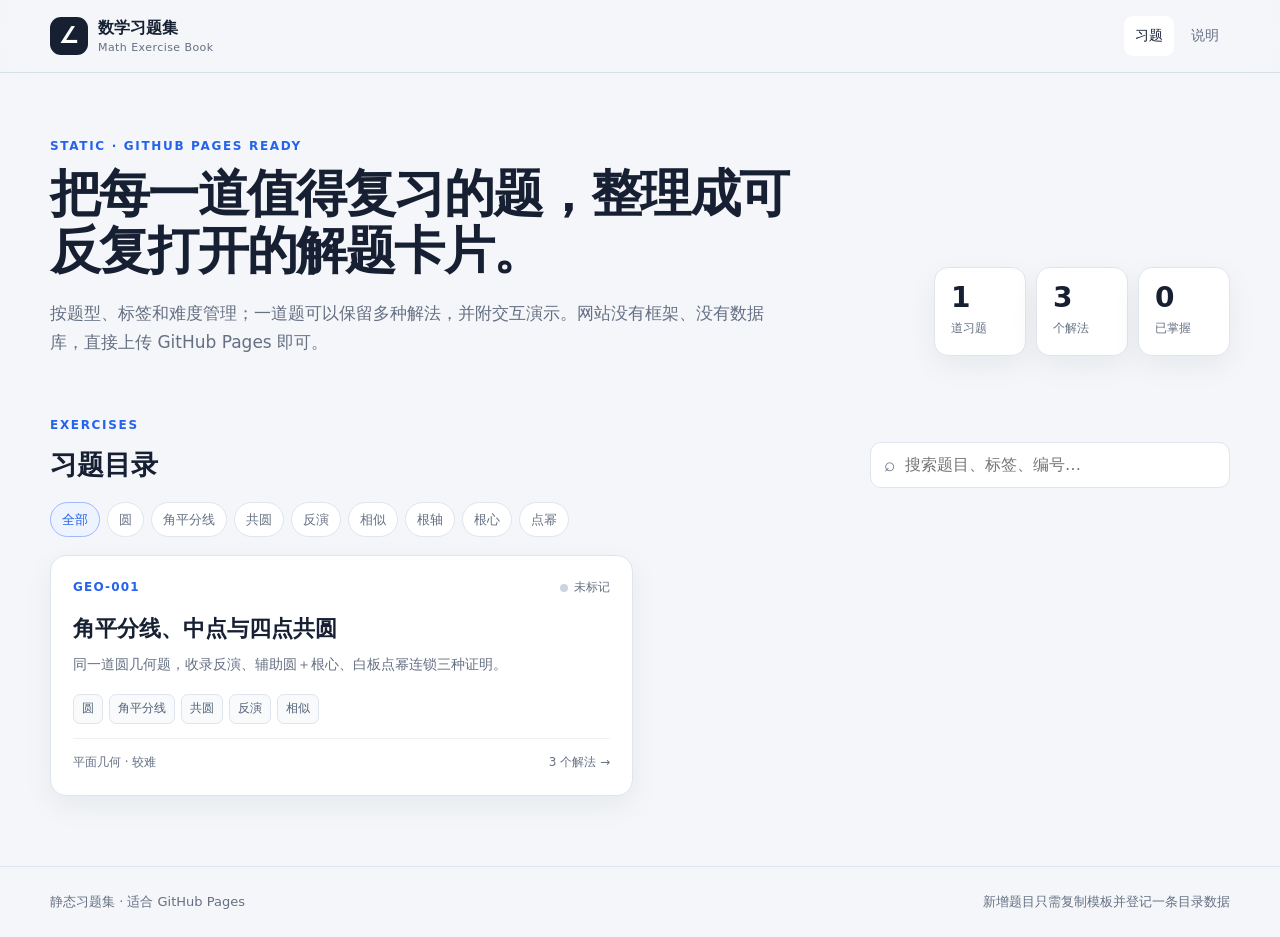
==== commit 28327a07: "Add files via upload" ====
--- a/index.html
+++ b/index.html
@@ -1,398 +1,71 @@
 <!doctype html>
-<html lang="zh-CN">
+<html lang="zh-Hans">
 <head>
-<meta charset="utf-8"/>
-<meta name="viewport" content="width=device-width,initial-scale=1"/>
-<title>题13｜反演法逐步证明演示</title>
-<style>
-:root {
-  --bg:#f5f7fb; --card:#ffffff; --ink:#182033; --muted:#667085;
-  --blue:#2563eb; --red:#dc2626; --green:#16803c; --orange:#d97706;
-  --purple:#7c3aed; --line:#d8dee9;
-}
-*{box-sizing:border-box}
-body{margin:0;background:var(--bg);color:var(--ink);font-family:-apple-system,BlinkMacSystemFont,"Segoe UI","PingFang SC","Microsoft YaHei",sans-serif}
-.wrap{max-width:1460px;margin:0 auto;padding:22px}
-header{background:var(--card);border:1px solid var(--line);border-radius:16px;padding:18px 22px;margin-bottom:14px}
-h1{font-size:25px;margin:0 0 8px} .subtitle{color:var(--muted);line-height:1.7}
-.toolbar{display:flex;gap:10px;align-items:center;flex-wrap:wrap;margin:14px 0}
-button{border:1px solid #cbd5e1;background:#fff;border-radius:10px;padding:9px 14px;font-size:15px;cursor:pointer}
-button:hover{background:#f1f5f9} button.primary{background:#1d4ed8;color:#fff;border-color:#1d4ed8}
-#counter{font-weight:700;min-width:72px;text-align:center}
-.progress{height:7px;background:#e5e7eb;border-radius:999px;overflow:hidden;flex:1;min-width:180px}
-#bar{height:100%;background:#2563eb;width:0;transition:width .25s}
-.main{display:grid;grid-template-columns:minmax(0,1.55fr) minmax(350px,.8fr);gap:14px}
-.diagramCard,.explainCard,.proofCard{background:var(--card);border:1px solid var(--line);border-radius:16px}
-.diagramCard{padding:12px}
-.panels{display:grid;grid-template-columns:1fr 1fr;gap:10px}
-.panel{border:1px solid #e2e8f0;border-radius:12px;overflow:hidden;background:#fff;position:relative;transition:.25s}
-.panel.dim{opacity:.72;filter:grayscale(.08)}
-.panelTitle{font-weight:700;padding:10px 12px 0;color:#334155}
-svg{width:100%;height:auto;display:block}
-.explainCard{padding:20px;min-height:640px}
-#stepTitle{font-size:22px;margin:0 0 14px}
-#stepBody{font-size:16px;line-height:1.72}
-.eq{font-family:"Times New Roman","Noto Serif SC",serif;font-size:20px;text-align:center;background:#f8fafc;border-left:4px solid #94a3b8;padding:10px 12px;margin:12px 0;border-radius:8px}
-.eq.important{background:#eef4ff;border-left-color:#2563eb;font-weight:700}
-.eq.final{background:#ecfdf3;border-left-color:#16803c;font-size:23px}
-.fact,.theorem{padding:10px 12px;margin:9px 0;border-radius:9px}
-.fact{background:#f8fafc;border:1px solid #e2e8f0}
-.theorem{background:#fff7ed;border:1px solid #fed7aa}
-.tip{color:#475569;background:#f1f5f9;padding:10px 12px;border-radius:9px}
-details{margin:12px 0;border:1px solid #e2e8f0;border-radius:9px;padding:8px 10px;background:#fff}
-summary{font-weight:700;cursor:pointer}
-.verify{margin-top:14px;background:var(--card);border:1px solid var(--line);border-radius:16px;padding:16px;display:none}
-.verify table{border-collapse:collapse;width:100%;font-family:ui-monospace,SFMono-Regular,Menlo,monospace;font-size:13px}
-.verify td{padding:7px 8px;border-bottom:1px solid #edf0f4}
-.proofCard{padding:18px 22px;margin-top:14px;line-height:1.75}
-.proofCard h2{font-size:20px;margin-top:0}
-.small{font-size:13px;color:#64748b}
-kbd{border:1px solid #cbd5e1;border-bottom-width:2px;border-radius:5px;padding:1px 5px;background:#fff}
-/* SVG */
-.omega{fill:none;stroke:#111827;stroke-width:2.2}
-.omegaLabel{font-size:15px;font-weight:700;fill:#334155}
-.main{stroke:#263244;stroke-width:2;fill:none}
-.bisector{stroke:#dc2626;stroke-width:2.4}
-.altitude{stroke:#0f766e;stroke-width:2;stroke-dasharray:6 5}
-.condition{stroke:#7c3aed;stroke-width:1.8;fill:none}
-.thin{stroke-width:1.35;stroke-dasharray:4 4}
-.pt{stroke:#fff;stroke-width:1.2;fill:#111827}
-.originalPt{fill:#dc2626} .imagePt{fill:#2563eb} .kPt{fill:#16803c}
-.label{font-size:16px;font-weight:700;fill:#111827}
-.angleLabel{font-size:17px;font-weight:700;fill:#dc2626}
-.arc{fill:none;stroke-width:2} .arc.red{stroke:#dc2626} .arc.purple{stroke:#7c3aed} .arc.green{stroke:#16803c}
-.invCircle{fill:none;stroke:#7c3aed;stroke-width:1.8;stroke-dasharray:7 6;opacity:.8}
-.smallnote{font-size:13px;fill:#64748b}
-.rightmark{fill:none;stroke:#0f766e;stroke-width:1.8}
-.imageLine{stroke:#2563eb;stroke-width:2.4}
-.lineLabel{font-size:13px;fill:#2563eb}
-.gamma{fill:none;stroke:#d97706;stroke-width:2.4}
-.gammaLabel{font-size:20px;font-weight:700;fill:#d97706}
-.diameter{stroke:#d97706;stroke-width:1.8;stroke-dasharray:5 4}
-.aux{stroke:#16803c;stroke-width:2.2}
-.equalSide{stroke:#16803c;stroke-width:1.8;stroke-dasharray:5 4}
-.guide{stroke:#64748b;stroke-width:1.5;stroke-dasharray:5 5}
-.parallelX{stroke:#7c3aed;stroke-width:2.3}
-.parallelY{stroke:#0f766e;stroke-width:2.3}
-.parallelLabel{font-size:13px;font-weight:700;fill:#334155}
-.triX{fill:rgba(124,58,237,.05);stroke:#7c3aed;stroke-width:3}
-.triX2{fill:rgba(124,58,237,.03);stroke:#a78bfa;stroke-width:2}
-.triY{fill:rgba(15,118,110,.05);stroke:#0f766e;stroke-width:3}
-.triY2{fill:rgba(15,118,110,.03);stroke:#5eead4;stroke-width:2}
-.powerLine{stroke:#2563eb;stroke-width:3}
-.powerLine2{stroke:#d97706;stroke-width:3}
-.strong{filter:url(#glow)}
-.sigma{fill:none;stroke:#7c3aed;stroke-width:2.5;stroke-dasharray:8 5}
-.sigmaLabel{font-size:14px;font-weight:700;fill:#7c3aed}
-.targetCircle{fill:none;stroke:#16a34a;stroke-width:3;stroke-dasharray:8 5}
-.targetLabel{font-size:15px;font-weight:700;fill:#16803c}
-.layer{opacity:1;transition:opacity .25s} .hidden{display:none}
-@media (max-width:1050px){.main{grid-template-columns:1fr}.explainCard{min-height:auto}}
-@media (max-width:760px){.panels{grid-template-columns:1fr}.wrap{padding:10px}}
+  <meta charset="utf-8">
+  <meta name="viewport" content="width=device-width, initial-scale=1">
+  <meta name="description" content="一个轻量、可扩展的数学习题集网站。">
+  <title>数学习题集</title>
+  <link rel="icon" href="assets/icons/favicon.svg" type="image/svg+xml">
+  <link rel="stylesheet" href="assets/css/site.css">
+</head>
+<body data-page="home">
+  <header class="site-header">
+    <div class="shell nav-row">
+      <a class="brand" href="index.html" aria-label="返回首页">
+        <span class="brand-mark">∠</span>
+        <span>
+          <strong>数学习题集</strong>
+          <small>Math Exercise Book</small>
+        </span>
+      </a>
+      <nav class="top-nav" aria-label="主导航">
+        <a class="active" href="index.html">习题</a>
+        <a href="about.html">说明</a>
+      </nav>
+    </div>
+  </header>
 
-.angleMark,.alphaLabel,.betaLabel,.gammaAngleLabel,.sumLabel,.diffLabel,.auxAngleLabel{
-  font-size:16px;font-weight:800;paint-order:stroke;stroke:#fff;stroke-width:4px;stroke-linejoin:round
-}
-.alphaLabel{fill:#dc2626}.betaLabel{fill:#7c3aed}.gammaAngleLabel{fill:#0284c7}
-.sumLabel{fill:#c2410c}.diffLabel{fill:#16803c}.auxAngleLabel{fill:#475569;font-size:14px}
-.alphaArc{stroke:#dc2626;stroke-width:3}.alphaArc2{stroke:#ef4444;stroke-width:2.5;stroke-dasharray:4 3}
-.betaArc{stroke:#7c3aed;stroke-width:3}.gammaArc{stroke:#0284c7;stroke-width:3}
-.sumArc{stroke:#c2410c;stroke-width:3}.diffArc{stroke:#16803c;stroke-width:3}
-.auxAngleArc{stroke:#64748b;stroke-width:2;stroke-dasharray:3 3}
-.simTriX{fill:rgba(124,58,237,.05);stroke:#7c3aed;stroke-width:2.8}
-.simTriY{fill:rgba(2,132,199,.05);stroke:#0284c7;stroke-width:2.8}
-.calloutText,.angleExplain,.parallelConclusion{
-  font-size:13px;font-weight:700;paint-order:stroke;stroke:#fff;stroke-width:4px;stroke-linejoin:round
-}
-.calloutText{fill:#334155}.angleExplain{fill:#475569}.parallelConclusion{fill:#166534;font-size:14px}
+  <main>
+    <section class="hero shell">
+      <div>
+        <p class="eyebrow">STATIC · GITHUB PAGES READY</p>
+        <h1>把每一道值得复习的题，整理成可反复打开的解题卡片。</h1>
+        <p class="hero-copy">按题型、标签和难度管理；一道题可以保留多种解法，并附交互演示。网站没有框架、没有数据库，直接上传 GitHub Pages 即可。</p>
+      </div>
+      <div class="hero-stats" aria-label="习题统计">
+        <div class="stat"><strong id="problemCount">0</strong><span>道习题</span></div>
+        <div class="stat"><strong id="solutionCount">0</strong><span>个解法</span></div>
+        <div class="stat"><strong id="masteredCount">0</strong><span>已掌握</span></div>
+      </div>
+    </section>
 
-</style>
-</head>
-<body>
-<div class="wrap">
-<header>
-  <h1>题 13｜反演法：Python 精确构图 + HTML 逐步证明</h1>
-  <div class="subtitle">
-    题意：△ABC 内接于圆 Ω，AD 为 ∠A 的角平分线，M 为 AD 中点，X、Y∈Ω 且
-    ∠AXM=∠AYM=½∠BAC，AH⊥BC。证明 D、H、X、Y 四点共圆。<br>
-    <span class="small">操作：点击“下一步”，或用键盘 <kbd>←</kbd> <kbd>→</kbd>。左侧原图在每一步都保留，右侧逐步显示反演像；SAS、平行线和正弦定理用到的角均直接画在图上；图中所有点由 Python 几何计算生成，不是手工摆放。</span>
-  </div>
-  <div class="toolbar">
-    <button id="prev">← 上一步</button>
-    <button id="next" class="primary">下一步 →</button>
-    <button id="auto">自动播放</button>
-    <button id="verifyBtn">显示 Python 数值验证</button>
-    <span id="counter">1 / 14</span>
-    <div class="progress"><div id="bar"></div></div>
-  </div>
-</header>
+    <section class="catalog shell" aria-labelledby="catalogTitle">
+      <div class="catalog-head">
+        <div>
+          <p class="section-kicker">EXERCISES</p>
+          <h2 id="catalogTitle">习题目录</h2>
+        </div>
+        <div class="catalog-tools">
+          <label class="search-box">
+            <span aria-hidden="true">⌕</span>
+            <input id="searchInput" type="search" placeholder="搜索题目、标签、编号…" autocomplete="off">
+          </label>
+        </div>
+      </div>
+      <div id="tagFilters" class="filter-row" aria-label="标签筛选"></div>
+      <div id="problemGrid" class="problem-grid"></div>
+      <p id="emptyState" class="empty-state" hidden>没有符合条件的习题。</p>
+    </section>
+  </main>
 
-<div class="main">
-  <section class="diagramCard">
-    <div class="panels">
-      <div class="panel" id="origPanel">
-        <div class="panelTitle">原图（始终保留作参照）
-          <div class="small" style="font-weight:400;margin-top:3px">这里始终显示 B、C 和圆 O</div>
-        </div>
-        
-<svg id="origSvg" viewBox="0 0 620 560" role="img" aria-label="原图精确构图">
-  <defs>
-    <filter id="glow"><feGaussianBlur stdDeviation="2.2" result="b"/><feMerge><feMergeNode in="b"/><feMergeNode in="SourceGraphic"/></feMerge></filter>
-  </defs>
-  <g id="o-base" class="layer">
-    <circle cx="285.12" cy="285.12" r="237.18" class="omega" />
-    <text x="486" y="105" class="omegaLabel">圆 O（Ω）</text>
-    <line x1="413.12" y1="85.44" x2="54.72" y2="341.44" class="main" />
-    <line x1="413.12" y1="85.44" x2="515.52" y2="341.44" class="main" />
-    <line x1="54.72" y1="341.44" x2="515.52" y2="341.44" class="main" />
-    <line x1="413.12" y1="85.44" x2="338.11" y2="341.44" class="bisector" />
-    <line x1="413.12" y1="85.44" x2="413.12" y2="341.44" class="altitude" />
-    <line x1="413.12" y1="85.44" x2="231.96" y2="53.97" class="condition" />
-    <line x1="231.96" y1="53.97" x2="375.62" y2="213.44" class="condition thin" />
-    <line x1="413.12" y1="85.44" x2="521.89" y2="271.05" class="condition" />
-    <line x1="521.89" y1="271.05" x2="375.62" y2="213.44" class="condition thin" />
-    <circle cx="413.12" cy="85.44" r="4.7" class="pt"/><text x="421.12" y="76.44" class="label">A</text>
-    <circle cx="54.72" cy="341.44" r="4.7" class="pt"/><text x="36.72" y="357.44" class="label">B</text>
-    <circle cx="515.52" cy="341.44" r="4.7" class="pt"/><text x="523.52" y="357.44" class="label">C</text>
-    <circle cx="338.11" cy="341.44" r="4.7" class="pt"/><text x="324.11" y="358.44" class="label">D</text>
-    <circle cx="413.12" cy="341.44" r="4.7" class="pt"/><text x="420.12" y="358.44" class="label">H</text>
-    <circle cx="375.62" cy="213.44" r="4.7" class="pt"/><text x="383.62" y="205.44" class="label">M</text>
-    <circle cx="231.96" cy="53.97" r="4.7" class="pt"/><text x="211.96" y="45.97" class="label">X</text>
-    <circle cx="521.89" cy="271.05" r="4.7" class="pt"/><text x="530.89" y="264.05" class="label">Y</text>
-  </g>
-  <g id="o-angles" class="layer hidden">
-    <polyline points="386.04,104.78 386.54,105.47 387.06,106.14 387.60,106.80 388.16,107.45 388.73,108.08 389.32,108.70 389.92,109.30 390.54,109.89 391.17,110.46 391.82,111.01 392.48,111.55 393.16,112.07 393.84,112.57 394.54,113.05 395.26,113.52 395.98,113.97 396.72,114.40 397.46,114.81 398.22,115.20 398.99,115.57 399.76,115.92 400.55,116.25 401.34,116.57 402.14,116.86 402.95,117.13 403.76,117.38" class="arc red" />
-    <polyline points="403.76,117.38 404.58,117.61 405.41,117.81 406.24,118.00 407.08,118.17 407.92,118.31 408.76,118.43 409.60,118.53 410.45,118.61 411.30,118.67 412.15,118.71 413.01,118.72 413.86,118.71 414.71,118.68 415.56,118.63 416.41,118.56 417.25,118.46 418.10,118.35 418.94,118.21 419.77,118.05 420.61,117.87 421.43,117.66 422.26,117.44 423.07,117.20 423.88,116.93 424.68,116.65 425.48,116.34" class="arc red" />
-    <text x="385.84" y="123.84" class="angleLabel">α</text>
-    <text x="415.37" y="132.49" class="angleLabel">α</text>
-    <polyline points="258.19,58.53 258.07,59.20 257.93,59.86 257.77,60.53 257.59,61.18 257.40,61.84 257.19,62.49 256.96,63.13 256.72,63.77 256.46,64.40 256.18,65.02 255.89,65.64 255.59,66.24 255.27,66.85 254.93,67.44 254.58,68.02 254.21,68.60 253.83,69.16 253.43,69.71 253.02,70.26 252.60,70.79 252.16,71.32 251.71,71.83 251.25,72.33 250.77,72.81 250.28,73.29 249.78,73.75" class="arc purple" />
-    <polyline points="508.43,248.08 507.84,248.43 507.27,248.80 506.70,249.18 506.15,249.58 505.60,249.99 505.07,250.41 504.55,250.85 504.04,251.30 503.54,251.76 503.05,252.24 502.57,252.73 502.11,253.23 501.66,253.74 501.22,254.26 500.80,254.80 500.39,255.34 500.00,255.90 499.62,256.46 499.25,257.04 498.90,257.62 498.56,258.21 498.24,258.81 497.94,259.42 497.65,260.04 497.37,260.66 497.11,261.30" class="arc purple" />
-  </g>
+  <footer class="site-footer">
+    <div class="shell footer-row">
+      <span>静态习题集 · 适合 GitHub Pages</span>
+      <span>新增题目只需复制模板并登记一条目录数据</span>
+    </div>
+  </footer>
 
-  <g id="o-simX" class="layer hidden">
-    <polyline points="413.12,85.44 231.96,53.97 375.62,213.44 413.12,85.44" class="simTriX"/>
-    <polyline points="381.59,79.96 381.35,81.61 381.19,83.27 381.12,84.93 381.14,86.60 381.24,88.26 381.43,89.92 381.71,91.56 382.07,93.19 382.52,94.79 383.05,96.37 383.65,97.92 384.34,99.44 385.11,100.92 385.96,102.35 386.87,103.74 387.86,105.09 388.92,106.37 390.04,107.60 391.22,108.78 392.47,109.88 393.77,110.93 395.12,111.90 396.52,112.80 397.97,113.63 399.46,114.38 400.98,115.05 402.54,115.64 404.12,116.15" class="arc betaArc" /><text x="373.22" y="110.28" class="betaLabel">β</text>
-    <polyline points="259.55,58.76 259.43,59.42 259.29,60.07 259.14,60.72 258.97,61.36 258.78,62.00 258.59,62.63 258.37,63.26 258.14,63.89 257.90,64.51 257.64,65.12 257.37,65.73 257.08,66.33 256.78,66.92 256.47,67.51 256.14,68.09 255.80,68.66 255.44,69.22 255.07,69.78 254.69,70.32 254.29,70.86 253.89,71.38 253.47,71.90 253.04,72.40 252.59,72.90 252.14,73.39 251.67,73.86 251.19,74.32 250.70,74.77" class="arc alphaArc" /><text x="269.60" y="74.76" class="alphaLabel">α</text>
-    <text x="175" y="104" class="calloutText">∠XAM = β</text>
-    <text x="174" y="129" class="calloutText">∠AXM = α（题设）</text>
-  </g>
-
-  <g id="o-simY" class="layer hidden">
-    <polyline points="413.12,85.44 521.89,271.05 375.62,213.44 413.12,85.44" class="simTriY"/>
-    <polyline points="436.88,125.99 435.69,126.66 434.48,127.30 433.26,127.91 432.01,128.48 430.75,129.01 429.48,129.50 428.19,129.96 426.88,130.38 425.57,130.76 424.25,131.10 422.91,131.41 421.57,131.67 420.22,131.90 418.86,132.09 417.50,132.24 416.14,132.34 414.77,132.41 413.41,132.44 412.04,132.43 410.67,132.38 409.31,132.29 407.94,132.15 406.59,131.98 405.24,131.77 403.89,131.52 402.55,131.24 401.22,130.91 399.91,130.54" class="arc gammaArc" /><text x="420.70" y="146.98" class="gammaAngleLabel">γ</text>
-    <polyline points="508.24,247.76 507.69,248.09 507.15,248.43 506.61,248.79 506.09,249.16 505.57,249.54 505.07,249.93 504.57,250.34 504.08,250.76 503.60,251.18 503.14,251.62 502.68,252.08 502.24,252.54 501.80,253.01 501.38,253.49 500.97,253.98 500.57,254.49 500.18,255.00 499.80,255.52 499.44,256.05 499.09,256.59 498.75,257.13 498.43,257.69 498.12,258.25 497.82,258.82 497.54,259.39 497.27,259.97 497.01,260.56 496.77,261.16" class="arc alphaArc" /><text x="489.98" y="243.74" class="alphaLabel">α</text>
-    <text x="455" y="165" class="calloutText">∠YAM = γ</text>
-    <text x="452" y="190" class="calloutText">∠AYM = α（题设）</text>
-  </g>
-
-  <g id="o-inv-ref" class="layer hidden">
-    <circle cx="413.12" cy="85.44" r="188.63" class="invCircle" />
-    <text x="429.12" y="130.44" class="smallnote">反演圆：r² = AM·AD</text>
-  </g>
-  <g id="o-final" class="layer hidden">
-    <circle cx="375.62" cy="164.26" r="181.11" class="targetCircle" />
-    <text x="453.49" y="48.35" class="targetLabel">ω：过 D,H,X,Y</text>
-  </g>
-  <g id="o-right" class="layer">
-    <!-- H 处直角记号 -->
-    <path d="M 399.12,341.44 L 399.12,327.44 L 413.12,327.44" class="rightmark"/>
-  </g>
-</svg>
-
-      </div>
-      <div class="panel" id="invPanel">
-        <div class="panelTitle">反演后的图
-          <div class="small" style="font-weight:400;margin-top:3px">圆 O → 直线 ℓ；B,C → B′,C′</div>
-        </div>
-        
-<svg id="invSvg" viewBox="0 0 620 560" role="img" aria-label="反演后的精确构图">
-  <g id="i-base" class="layer hidden">
-    <line x1="24.00" y1="31.51" x2="596.00" y2="398.18" class="imageLine" />
-    <text x="36.00" y="21.51" class="lineLabel">ℓ = Ω 的反演像</text>
-    <circle cx="346.47" cy="104.62" r="4.7" class="pt originalPt"/><text x="354.47" y="95.62" class="label">A</text>
-    <circle cx="247.89" cy="175.03" r="4.7" class="pt imagePt"/><text x="227.89" y="166.03" class="label">B′</text>
-    <circle cx="418.34" cy="284.29" r="4.7" class="pt imagePt"/><text x="426.34" y="276.29" class="label">C′</text>
-    <circle cx="60.57" cy="54.95" r="4.7" class="pt imagePt"/><text x="38.57" y="46.95" class="label">X′</text>
-    <circle cx="471.86" cy="318.60" r="4.7" class="pt imagePt"/><text x="479.86" y="336.60" class="label">Y′</text>
-  </g>
-  <g id="i-gamma" class="layer hidden">
-    <circle cx="346.47" cy="208.83" r="104.21" class="gamma" />
-    <circle cx="290.23" cy="296.56" r="4.7" class="pt originalPt"/><text x="272.23" y="286.56" class="label">M</text>
-    <circle cx="346.47" cy="313.04" r="4.7" class="pt imagePt"/><text x="354.47" y="331.04" class="label">H′</text>
-    <line x1="346.47" y1="104.62" x2="346.47" y2="313.04" class="diameter" />
-    <text x="406.91" y="144.22" class="gammaLabel">Γ</text>
-    <path d="M 290.23,296.56 l 0,15 l 15,0" class="rightmark"/>
-  </g>
-  <g id="i-D" class="layer hidden">
-    <circle cx="233.99" cy="488.51" r="4.7" class="pt originalPt"/><text x="216.99" y="506.51" class="label">D</text>
-    <line x1="346.47" y1="104.62" x2="233.99" y2="488.51" class="bisector" />
-  </g>
-  <g id="i-K" class="layer hidden">
-    <line x1="290.23" y1="296.56" x2="561.45" y2="376.03" class="aux" />
-    <line x1="346.47" y1="104.62" x2="561.45" y2="376.03" class="equalSide" />
-    <line x1="233.99" y1="488.51" x2="561.45" y2="376.03" class="equalSide" />
-    <circle cx="561.45" cy="376.03" r="4.7" class="pt kPt"/><text x="569.45" y="393.03" class="label">K</text>
-    <polyline points="369.35,133.51 368.28,134.33 367.17,135.11 366.04,135.85 364.88,136.55 363.69,137.20 362.48,137.81 361.25,138.38 360.01,138.90 358.74,139.37 357.45,139.80 356.15,140.18 354.84,140.51 353.52,140.79 352.19,141.03 350.84,141.21 349.50,141.35 348.15,141.43 346.79,141.47 345.44,141.46 344.09,141.39 342.74,141.28 341.40,141.12 340.06,140.91 338.73,140.65 337.41,140.34 336.11,139.98" class="arc green" />
-    <polyline points="244.35,453.14 245.64,453.55 246.92,454.00 248.18,454.50 249.42,455.04 250.64,455.63 251.83,456.26 253.00,456.94 254.15,457.66 255.27,458.42 256.36,459.22 257.42,460.06 258.45,460.94 259.45,461.86 260.41,462.81 261.33,463.80 262.22,464.82 263.07,465.87 263.88,466.96 264.66,468.07 265.39,469.21 266.07,470.37 266.72,471.56 267.32,472.78 267.87,474.01 268.38,475.27 268.85,476.54" class="arc green" />
-    <text x="357.48" y="161.14" class="angleLabel">θ</text>
-    <text x="273.76" y="446.87" class="angleLabel">θ</text>
-    <text x="256.23" y="327.56" class="smallnote">M 是 AD 中点</text>
-  </g>
-  <g id="i-parallel" class="layer hidden">
-    <line x1="346.47" y1="104.62" x2="247.89" y2="175.03" class="guide" />
-    <line x1="346.47" y1="104.62" x2="418.34" y2="284.29" class="guide" />
-    <line x1="233.99" y1="488.51" x2="60.57" y2="54.95" class="parallelX" />
-    <line x1="233.99" y1="488.51" x2="471.86" y2="318.60" class="parallelY" />
-    <text x="111.28" y="263.73" class="parallelLabel">DX′ ∥ AC</text>
-    <text x="357.93" y="418.56" class="parallelLabel">DY′ ∥ AB</text>
-  </g>
-
-  <g id="i-simX" class="layer hidden">
-    <polyline points="346.47,104.62 233.99,488.51 60.57,54.95 346.47,104.62" class="simTriX"/>
-    <polyline points="335.50,142.05 333.57,141.43 331.67,140.70 329.82,139.89 328.00,138.97 326.24,137.96 324.53,136.87 322.88,135.68 321.30,134.41 319.78,133.06 318.34,131.63 316.97,130.13 315.68,128.56 314.48,126.93 313.36,125.23 312.33,123.48 311.40,121.68 310.56,119.83 309.82,117.94 309.17,116.02 308.63,114.06 308.19,112.08 307.85,110.08 307.62,108.06 307.50,106.03 307.47,104.00 307.56,101.97 307.75,99.95 308.05,97.94" class="arc betaArc" /><text x="300.63" y="133.16" class="betaLabel">β</text>
-    <polyline points="243.55,455.88 242.77,455.66 241.99,455.46 241.20,455.28 240.41,455.12 239.61,454.98 238.82,454.85 238.01,454.75 237.21,454.66 236.41,454.60 235.60,454.55 234.79,454.52 233.98,454.51 233.18,454.52 232.37,454.55 231.56,454.60 230.76,454.66 229.95,454.75 229.15,454.86 228.35,454.98 227.56,455.12 226.77,455.29 225.98,455.47 225.19,455.67 224.42,455.89 223.64,456.12 222.88,456.38 222.12,456.65 221.36,456.94" class="arc alphaArc" /><text x="231.65" y="439.57" class="alphaLabel">α</text>
-    <polyline points="329.88,161.24 331.23,161.62 332.59,161.96 333.96,162.28 335.33,162.56 336.71,162.81 338.10,163.02 339.49,163.21 340.88,163.35 342.28,163.47 343.68,163.55 345.08,163.60 346.48,163.62 347.88,163.60 349.29,163.55 350.69,163.47 352.08,163.35 353.48,163.20 354.87,163.02 356.25,162.80 357.63,162.55 359.01,162.27 360.37,161.96 361.73,161.61 363.08,161.23 364.42,160.82 365.75,160.38 367.07,159.91 368.38,159.40" class="arc alphaArc2" /><text x="350.00" y="178.54" class="alphaLabel">α</text>
-    <text x="54" y="117" class="calloutText">∠DAX′ = β</text>
-    <text x="77" y="448" class="calloutText">∠ADX′ = α</text>
-    <text x="392" y="164" class="calloutText">∠DAC′ = α</text>
-    <text x="73" y="474" class="parallelConclusion">∠ADX′ = ∠DAC′ ⇒ DX′ ∥ AC</text>
-  </g>
-
-  <g id="i-simY" class="layer hidden">
-    <polyline points="346.47,104.62 233.99,488.51 471.86,318.6 346.47,104.62" class="simTriY"/>
-    <polyline points="333.54,148.76 334.83,149.12 336.13,149.44 337.44,149.72 338.75,149.97 340.07,150.17 341.40,150.34 342.74,150.47 344.07,150.56 345.41,150.61 346.75,150.62 348.09,150.59 349.43,150.52 350.76,150.42 352.09,150.28 353.42,150.09 354.74,149.87 356.05,149.61 357.36,149.31 358.65,148.98 359.94,148.60 361.21,148.19 362.48,147.75 363.72,147.26 364.96,146.74 366.18,146.19 367.38,145.59 368.56,144.97 369.73,144.31" class="arc gammaArc" /><text x="353.92" y="165.16" class="gammaAngleLabel">γ</text>
-    <polyline points="242.43,459.72 243.11,459.93 243.78,460.15 244.46,460.39 245.12,460.65 245.78,460.92 246.43,461.21 247.08,461.51 247.71,461.83 248.34,462.17 248.97,462.52 249.58,462.88 250.19,463.26 250.78,463.65 251.37,464.06 251.94,464.47 252.51,464.91 253.06,465.36 253.61,465.82 254.14,466.29 254.67,466.77 255.18,467.27 255.68,467.78 256.16,468.30 256.64,468.83 257.10,469.38 257.55,469.93 257.98,470.50 258.40,471.07" class="arc alphaArc" /><text x="260.06" y="451.83" class="alphaLabel">α</text>
-    <polyline points="295.20,141.24 296.09,142.44 297.00,143.63 297.94,144.80 298.91,145.94 299.91,147.06 300.93,148.15 301.98,149.22 303.05,150.27 304.15,151.29 305.27,152.28 306.41,153.24 307.58,154.18 308.77,155.09 309.98,155.97 311.21,156.83 312.46,157.65 313.73,158.44 315.02,159.21 316.32,159.94 317.65,160.64 318.99,161.31 320.34,161.95 321.71,162.55 323.10,163.12 324.49,163.66 325.90,164.17 327.32,164.64 328.76,165.08" class="arc alphaArc2" /><text x="301.29" y="168.20" class="alphaLabel">α</text>
-    <text x="416" y="170" class="calloutText">∠DAY′ = γ</text>
-    <text x="310" y="464" class="calloutText">∠ADY′ = α</text>
-    <text x="232" y="128" class="calloutText">∠B′AD = α</text>
-    <text x="305" y="505" class="parallelConclusion">∠ADY′ = ∠B′AD ⇒ DY′ ∥ AB</text>
-  </g>
-
-  <g id="i-sineXangles" class="layer hidden">
-    <polyline points="276.55,473.89 275.63,471.45 274.58,469.07 273.38,466.76 272.06,464.52 270.61,462.36 269.03,460.28 267.34,458.30 265.54,456.42 263.63,454.65 261.62,452.99 259.52,451.45 257.34,450.04 255.07,448.75 252.74,447.60 250.34,446.59 247.89,445.71 245.39,444.98 242.85,444.39 240.29,443.95 237.70,443.66 235.10,443.52 232.49,443.53 229.89,443.70 227.31,444.01 224.75,444.47 222.21,445.08 219.72,445.83 217.28,446.73" class="arc sumArc" /><text x="258.99" y="433.96" class="sumLabel">θ+α</text>
-    <polyline points="367.58,131.27 367.30,131.49 367.03,131.70 366.74,131.91 366.46,132.12 366.18,132.33 365.89,132.53 365.60,132.73 365.31,132.92 365.01,133.12 364.72,133.31 364.42,133.49 364.12,133.68 363.82,133.86 363.52,134.04 363.21,134.21 362.91,134.38 362.60,134.55 362.29,134.72 361.98,134.88 361.66,135.04 361.35,135.19 361.03,135.34 360.71,135.49 360.39,135.64 360.07,135.78 359.75,135.92 359.42,136.06 359.10,136.19" class="arc diffArc" /><text x="371.04" y="147.02" class="diffLabel">θ−α</text>
-    <polyline points="87.51,72.22 87.12,72.81 86.72,73.40 86.30,73.97 85.88,74.54 85.44,75.09 84.98,75.64 84.52,76.17 84.04,76.70 83.56,77.21 83.06,77.72 82.55,78.21 82.03,78.69 81.50,79.16 80.95,79.62 80.40,80.06 79.84,80.50 79.27,80.92 78.69,81.32 78.10,81.72 77.51,82.10 76.90,82.47 76.29,82.82 75.67,83.17 75.04,83.49 74.40,83.81 73.76,84.11 73.11,84.39 72.45,84.66" class="arc auxAngleArc" /><text x="90.51" y="91.18" class="auxAngleLabel">δ</text>
-    <polyline points="441.91,299.40 443.18,297.22 444.24,294.93 445.09,292.56 445.73,290.12 446.14,287.64 446.33,285.12 446.29,282.60 446.02,280.10 445.53,277.62 444.83,275.21 443.90,272.86 442.77,270.61 441.44,268.47 439.92,266.45 438.23,264.58 436.38,262.88 434.38,261.34 432.25,259.99 430.01,258.84 427.67,257.89 425.26,257.16 422.79,256.65 420.29,256.36 417.77,256.30 415.26,256.46 412.77,256.85 410.32,257.46 407.94,258.29" class="arc auxAngleArc" /><text x="451.49" y="256.90" class="auxAngleLabel">180°−δ</text>
-    <text x="30" y="225" class="angleExplain">△KDX′：KX′ 对角 θ+α；KD 对角 δ</text>
-    <text x="326" y="252" class="angleExplain">△KAC′：KC′ 对角 θ−α；KA 对角 180°−δ</text>
-  </g>
-
-  <g id="i-sineYangles" class="layer hidden">
-    <polyline points="263.31,478.44 263.20,478.14 263.09,477.84 262.98,477.54 262.87,477.24 262.75,476.94 262.63,476.64 262.50,476.35 262.38,476.05 262.25,475.76 262.11,475.47 261.98,475.18 261.84,474.89 261.70,474.60 261.55,474.32 261.40,474.03 261.25,473.75 261.10,473.47 260.94,473.19 260.78,472.91 260.62,472.64 260.45,472.36 260.28,472.09 260.11,471.82 259.94,471.55 259.76,471.28 259.58,471.02 259.40,470.75 259.22,470.49" class="arc diffArc" /><text x="274.89" y="467.45" class="diffLabel">θ−α</text>
-    <polyline points="376.89,143.03 374.62,144.73 372.25,146.29 369.80,147.71 367.27,148.99 364.67,150.11 362.01,151.09 359.29,151.91 356.54,152.57 353.75,153.08 350.93,153.42 348.10,153.59 345.27,153.61 342.43,153.45 339.62,153.14 336.82,152.66 334.06,152.02 331.34,151.22 328.67,150.27 326.06,149.17 323.51,147.91 321.05,146.51 318.67,144.97 316.38,143.29 314.19,141.49 312.12,139.56 310.15,137.51 308.31,135.36 306.60,133.10" class="arc sumArc" /><text x="337.52" y="167.99" class="sumLabel">θ+α</text>
-    <polyline points="495.43,333.71 494.32,335.32 493.10,336.84 491.78,338.27 490.36,339.61 488.86,340.85 487.27,341.98 485.60,343.00 483.87,343.89 482.08,344.67 480.24,345.32 478.36,345.84 476.44,346.22 474.51,346.47 472.56,346.59 470.61,346.57 468.67,346.42 466.74,346.13 464.83,345.70 462.96,345.15 461.14,344.47 459.36,343.66 457.65,342.72 456.00,341.68 454.43,340.52 452.95,339.25 451.56,337.88 450.26,336.42 449.08,334.87" class="arc auxAngleArc" /><text x="472.94" y="361.59" class="auxAngleLabel">180°−ε</text>
-    <polyline points="270.62,189.60 271.22,188.62 271.78,187.62 272.29,186.59 272.76,185.54 273.18,184.48 273.56,183.39 273.89,182.30 274.18,181.18 274.42,180.06 274.61,178.93 274.75,177.79 274.84,176.65 274.89,175.50 274.88,174.35 274.83,173.21 274.73,172.06 274.58,170.93 274.38,169.79 274.13,168.67 273.84,167.56 273.50,166.47 273.11,165.39 272.68,164.33 272.20,163.28 271.68,162.26 271.11,161.26 270.51,160.29 269.86,159.34" class="arc auxAngleArc" /><text x="289.88" y="173.98" class="auxAngleLabel">ε</text>
-    <text x="287" y="441" class="angleExplain">△KDY′：KY′ 对角 θ−α</text>
-    <text x="168" y="196" class="angleExplain">△KAB′：KB′ 对角 θ+α</text>
-  </g>
-
-  <g id="i-sineX" class="layer hidden">
-    <polyline points="561.45,376.03 233.99,488.51 60.57,54.95 561.45,376.03" class="triX" />
-    <polyline points="561.45,376.03 346.47,104.62 418.34,284.29 561.45,376.03" class="triX2" />
-  </g>
-  <g id="i-sineY" class="layer hidden">
-    <polyline points="561.45,376.03 233.99,488.51 471.86,318.60 561.45,376.03" class="triY" />
-    <polyline points="561.45,376.03 346.47,104.62 247.89,175.03 561.45,376.03" class="triY2" />
-  </g>
-  <g id="i-power" class="layer hidden">
-    <line x1="561.45" y1="376.03" x2="60.57" y2="54.95" class="powerLine strong" />
-    <line x1="561.45" y1="376.03" x2="290.23" y2="296.56" class="powerLine2 strong" />
-  </g>
-  <g id="i-sigma" class="layer hidden">
-    <circle cx="425.94" cy="-62.39" r="383.75" class="sigma" />
-    <text x="88.57" y="46.95" class="sigmaLabel">Σ：M,H′,X′,Y′ 共圆</text>
-  </g>
-</svg>
-
-      </div>
-    </div>
-  </section>
-  <aside class="explainCard">
-    <h2 id="stepTitle"></h2>
-    <div id="stepBody"></div>
-  </aside>
-</div>
-
-<section class="verify" id="verify">
-  <h3>Python 数值校验（只用于确认绘图满足条件，不代替证明）</h3>
-  <table><tr><td>∠BAD</td><td>38.1318658472</td></tr><tr><td>∠CAD</td><td>38.1318658472</td></tr><tr><td>∠AXM</td><td>38.1318658472</td></tr><tr><td>∠AYM</td><td>38.1318658472</td></tr><tr><td>AM·AD</td><td>13.5730947113</td></tr><tr><td>AX·AX′</td><td>13.5730947113</td></tr><tr><td>AY·AY′</td><td>13.5730947113</td></tr><tr><td>KX′·KY′</td><td>10.7400999244</td></tr><tr><td>KB′·KC′</td><td>10.7400999244</td></tr><tr><td>KM·KH′</td><td>10.7400999244</td></tr><tr><td>Y 到圆 ω 的半径误差</td><td>8.881784197e-16</td></tr></table>
-  <p class="small">
-    本图使用 A=(1.0, 5.0), B=(-6.0, 0.0), C=(3.0, 0.0)。例如四个角均约为 38.131866°；
-    三个点幂乘积均约为 10.740099924；最终 Y 到目标圆 ω 的半径误差约
-    8.88e-16。
-  </p>
-</section>
-
-<section class="proofCard">
-<h2>最后把整条证明压缩成“考试版”</h2>
-<p>
-设 α=½∠BAC。以 A 为中心作反演，取反演幂 r²=AM·AD，则 M↔D。
-原圆 Ω 经过 A，故反演为直线 ℓ，因而 B′、C′、X′、Y′ 共线。
-直线 BC 反演为圆 Γ，且 A、B′、M、H′、C′∈Γ。由 AH⊥BC 可知 AH′ 为 Γ 的直径，
-故 MH′⊥AD。令 K=MH′∩ℓ。M 为 AD 中点，因此 KM 是 AD 的垂直平分线，故 KA=KD；
-设 ∠KAD=∠ADK=θ。
-</p>
-<p>
-由 AM·AD=AX·AX′，且 ∠DAX′=∠XAM，得 △ADX′∼△AXM，
-于是 ∠ADX′=α；按图中位置得 DX′∥AC。同理 DY′∥AB。
-分别应用正弦定理可得
-KX′/KC′=sin(θ+α)/sin(θ−α)，
-KY′/KB′=sin(θ−α)/sin(θ+α)，
-故 KX′·KY′=KB′·KC′。
-另一方面，由 K 对 Γ 的点幂，
-KB′·KC′=KM·KH′。
-因此 KX′·KY′=KM·KH′，由点幂定理的逆知 M、H′、X′、Y′ 共圆。
-反演回去即得 D、H、X、Y 四点共圆。∎
-</p>
-</section>
-</div>
-
-<script>
-const steps = [{"title": "读题：先把条件分成 4 组", "show": ["o-base", "o-right"], "focus": "original", "html": "\n<p>目标是证明 <b>D、H、X、Y 四点共圆</b>。先不急着证明，先整理题设：</p>\n<div class=\"fact\"><b>圆：</b>A、B、C、X、Y 都在原外接圆 Ω 上。</div>\n<div class=\"fact\"><b>角平分：</b>AD 平分 ∠BAC。</div>\n<div class=\"fact\"><b>中点＋垂足：</b>M 是 AD 中点；AH ⟂ BC。</div>\n<div class=\"fact\"><b>两个特殊角：</b>∠AXM = ∠AYM = ½∠BAC。</div>\n<p class=\"tip\">图是 Python 按条件计算的精确代表性构图；证明本身不依赖这组具体坐标。</p>\n"}, {"title": "第 1 步：统一记号 α", "show": ["o-base", "o-right", "o-angles"], "focus": "original", "html": "\n<p>令</p>\n<div class=\"eq\">α = ½∠BAC。</div>\n<p>因为 AD 是角平分线，所以</p>\n<div class=\"eq\">∠BAD = ∠DAC = α。</div>\n<p>题目又给出</p>\n<div class=\"eq\">∠AXM = ∠AYM = α。</div>\n<details open><summary>为什么先设 α？</summary>\n<p>后面所有“平行线方向”都会来自同一个角 α。把四个相等的角统一成一个符号，能明显减少混乱。</p>\n</details>\n"}, {"title": "第 2 步：设计反演，让 M 和 D 互换", "show": ["o-base", "o-right", "o-angles", "o-inv-ref", "i-D"], "focus": "both", "html": "\n<p>以 <b>A 为反演中心</b>，选反演幂</p>\n<div class=\"eq\">r² = AM·AD。</div>\n<p>反演的定义是：若 P ↔ P′，则 A、P、P′ 共线，并且</p>\n<div class=\"eq\">AP·AP′ = r²。</div>\n<p>因为 A、M、D 共线，而且 AM·AD = r²，所以立刻得到</p>\n<div class=\"eq important\">M ↔ D。</div>\n<details><summary>“反演”到底做了什么？</summary>\n<p>它把距离变成 AP′ = r²/AP：靠近 A 的点被送得较远，较远的点被送得较近。反演是自己的逆变换，所以 M ↔ D 是双向的。</p>\n</details>\n"}, {"title": "第 3 步：原圆 Ω 被“拉直”", "show": ["o-base", "o-right", "i-base", "i-D"], "focus": "inverse", "html": "\n<p>原外接圆 Ω <b>经过反演中心 A</b>。反演的基本性质：</p>\n<div class=\"theorem\">经过反演中心的圆 → 一条不过反演中心的直线。</div>\n<p>所以 Ω 变成直线 ℓ。原来 B、C、X、Y 都在 Ω 上，于是它们的像满足</p>\n<div class=\"eq important\">B′、C′、X′、Y′ 共线。</div>\n<details><summary>为什么会从“圆”变“直线”？</summary>\n<p>精确结论来自反演定理。直观上，Ω 上的点越靠近 A，反演后距离 A 越大；经过 A 的闭合圆因此被展开成一条延伸到无穷远的直线。</p>\n</details>\n"}, {"title": "第 4 步：BC 变成圆 Γ，并得到一个关键直角", "show": ["o-base", "o-right", "i-base", "i-D", "i-gamma"], "focus": "inverse", "html": "\n<p>直线 BC <b>不经过 A</b>，所以反演后变成一个经过 A 的圆，记作 Γ。</p>\n<p>B、D、H、C 都在 BC 上；其中 D ↔ M，因此</p>\n<div class=\"eq\">A、B′、M、H′、C′ 在圆 Γ 上。</div>\n<p>又因为 AH ⟂ BC，可以推出 <b>AH′ 是 Γ 的直径</b>，从而</p>\n<div class=\"eq important\">∠AMH′ = 90°，即 MH′ ⟂ AD。</div>\n<details><summary>为什么 AH′ 是直径？一步推</summary>\n<p>任取 P∈BC，像为 P′。由 AP·AP′ = AH·AH′，可得 AP′/AH′ = AH/AP；而 ∠P′AH′ = ∠PAH。于是 △AP′H′ 与 △AHP 相似。因为 ∠AHP=90°，所以 ∠AP′H′=90°。因此所有像点 P′ 都落在以 AH′ 为直径的圆上。</p>\n</details>\n"}, {"title": "第 5 步：引入 K，得到 KA = KD", "show": ["i-base", "i-D", "i-gamma", "i-K"], "focus": "inverse", "html": "\n<p>令</p>\n<div class=\"eq\">K = MH′ ∩ ℓ。</div>\n<p>刚才得到 MH′ ⟂ AD；而 M 是 AD 的中点，所以直线 KM 就是 <b>AD 的垂直平分线</b>。</p>\n<div class=\"theorem\">垂直平分线上的点，到线段两端距离相等。</div>\n<p>因此</p>\n<div class=\"eq important\">KA = KD。</div>\n<p>所以 △KAD 是等腰三角形。记</p>\n<div class=\"eq\">∠KAD = ∠ADK = θ。</div>\n"}, {"title": "第 6A 步：以 X 为例，把 SAS 相似的每个角画出来", "show": ["o-base", "o-right", "o-simX", "i-base", "i-D", "i-gamma", "i-K", "i-parallel", "i-simX"], "focus": "both", "html": "\n<p>这一页只看 <b>X</b>。图上紫色角记作 β，红色角记作 α。</p>\n<p><b>① 两边成比例：</b>由反演定义</p>\n<div class=\"eq\">AM·AD = AX·AX′　⇒　AD/AX′ = AX/AM。</div>\n<p><b>② 夹角相等：</b>D、M 在同一射线 AD 上，X、X′ 在同一射线 AX 上，所以图中紫色的两个角其实由同两条射线构成：</p>\n<div class=\"eq\">∠DAX′ = ∠XAM = β。</div>\n<p>于是由 <b>SAS</b>：</p>\n<div class=\"eq important\">△ADX′ ∼ △AXM。</div>\n<p>对应顶点是 <b>D ↔ X</b>，所以红色对应角：</p>\n<div class=\"eq\">∠ADX′ = ∠AXM = α。</div>\n<p>又因为 C′ 与 C 在同一射线 AC 上，故</p>\n<div class=\"eq\">∠DAC′ = ∠DAC = α。</div>\n<p>现在图上两个红色 α 是由 transversal AD 形成的一对内错角，因此</p>\n<div class=\"eq important\">DX′ ∥ AC′，也就是 DX′ ∥ AC。</div>\n<p class=\"tip\">注意：β 只是为了标清 SAS 的“夹角”，它不需要等于 α。</p>\n"}, {"title": "第 6B 步：Y 完全同理，也把对应角全部标出来", "show": ["o-base", "o-right", "o-simY", "i-base", "i-D", "i-gamma", "i-K", "i-parallel", "i-simY"], "focus": "both", "html": "\n<p>现在只看 <b>Y</b>。蓝色角临时记作 γ，红色仍是 α。</p>\n<div class=\"eq\">AM·AD = AY·AY′　⇒　AD/AY′ = AY/AM。</div>\n<p>并且，由同一射线：</p>\n<div class=\"eq\">∠DAY′ = ∠YAM = γ。</div>\n<p>所以由 SAS：</p>\n<div class=\"eq important\">△ADY′ ∼ △AYM。</div>\n<p>对应顶点 D ↔ Y，因此</p>\n<div class=\"eq\">∠ADY′ = ∠AYM = α。</div>\n<p>又因为 B′ 与 B 在同一射线 AB 上：</p>\n<div class=\"eq\">∠B′AD = ∠BAD = α。</div>\n<p>图上的两个红色 α 是内错角，所以</p>\n<div class=\"eq important\">DY′ ∥ AB′，也就是 DY′ ∥ AB。</div>\n"}, {"title": "第 7A 步：X′ 这一侧的正弦定理——所有用到的角都在图上", "show": ["i-base", "i-D", "i-gamma", "i-K", "i-parallel", "i-sineX", "i-sineXangles"], "focus": "inverse", "html": "\n<p>先看 △KDX′。由 ∠ADK=θ、∠ADX′=α，图中橙色角为</p>\n<div class=\"eq\">∠KDX′ = θ+α。</div>\n<p>再看 △KAC′。按图中位置（也可用有向角），绿色角为</p>\n<div class=\"eq\">∠KAC′ = θ−α。</div>\n<p>令灰色角 ∠KX′D=δ。由于 K、X′、C′ 共线，且 DX′∥AC′，另一个灰色角满足</p>\n<div class=\"eq\">∠KC′A = 180°−δ，故 sin∠KC′A = sinδ。</div>\n<p>分别使用正弦定理：</p>\n<div class=\"eq\">KX′/sin(θ+α) = KD/sinδ，</div>\n<div class=\"eq\">KC′/sin(θ−α) = KA/sin(180°−δ)。</div>\n<p>再用 KA=KD 与 sin(180°−δ)=sinδ，相除得到</p>\n<div class=\"eq important\">KX′/KC′ = sin(θ+α)/sin(θ−α)。</div>\n"}, {"title": "第 7B 步：Y′ 这一侧的正弦定理——得到刚好倒过来的比例", "show": ["i-base", "i-D", "i-gamma", "i-K", "i-parallel", "i-sineY", "i-sineYangles"], "focus": "inverse", "html": "\n<p>对 Y′ 侧同样处理。图中已经把四个需要的角直接标出来：</p>\n<div class=\"eq\">∠KDY′ = θ−α，　∠KAB′ = θ+α。</div>\n<p>令 ∠KB′A=ε；由共线和平行关系，</p>\n<div class=\"eq\">∠KY′D = 180°−ε，故两角正弦相等。</div>\n<p>在 △KDY′、△KAB′ 分别用正弦定理，并用 KD=KA：</p>\n<div class=\"eq important\">KY′/KB′ = sin(θ−α)/sin(θ+α)。</div>\n<p class=\"tip\">现在可以直接从图上看到：X′ 侧和 Y′ 侧的两个比例恰好互为倒数。</p>\n"}, {"title": "第 8 步：把两个比例相乘", "show": ["i-base", "i-D", "i-gamma", "i-K", "i-parallel", "i-power"], "focus": "inverse", "html": "\n<p>把上一页两个式子相乘：</p>\n<div class=\"eq\">(KX′/KC′)·(KY′/KB′) = 1。</div>\n<p>整理：</p>\n<div class=\"eq important\">KX′·KY′ = KB′·KC′。　①</div>\n<p>这已经很像“点幂”的乘积形式了。下一步正好从圆 Γ 得到另一个完全相同类型的乘积。</p>\n"}, {"title": "第 9 步：对圆 Γ 使用点幂定理", "show": ["i-base", "i-D", "i-gamma", "i-K", "i-power"], "focus": "inverse", "html": "\n<p>圆 Γ 上有 B′、C′、M、H′。从 K 出发：</p>\n<div class=\"fact\">一条割线经过 B′、C′；另一条割线经过 M、H′。</div>\n<div class=\"theorem\">点幂定理：同一点 K 引两条割线，则“近点距离×远点距离”相等。</div>\n<p>所以</p>\n<div class=\"eq important\">KB′·KC′ = KM·KH′。　②</div>\n<p>结合 ①②：</p>\n<div class=\"eq important\">KX′·KY′ = KM·KH′。　③</div>\n"}, {"title": "第 10 步：点幂定理的逆定理 ⇒ 四点共圆", "show": ["i-base", "i-D", "i-gamma", "i-K", "i-power", "i-sigma"], "focus": "inverse", "html": "\n<p>K、X′、Y′ 共线；K、M、H′ 共线，并且已经有</p>\n<div class=\"eq\">KX′·KY′ = KM·KH′。</div>\n<div class=\"theorem\">点幂定理的逆：两条过 K 的直线上若四个点满足上述乘积关系，则四点共圆。</div>\n<p>因此</p>\n<div class=\"eq important\">M、H′、X′、Y′ 四点共圆。</div>\n<details><summary>逆定理怎么理解？</summary>\n<p>先过 M、H′、X′ 作一个圆，它与直线 KX′ 的另一个交点记作 T。点幂定理给 KX′·KT = KM·KH′。而题设乘积又等于 KX′·KY′，所以 KT=KY′，于是 T 就是 Y′。因此 Y′ 也在这个圆上。</p>\n</details>\n"}, {"title": "第 11 步：反演回原图，完成证明", "show": ["o-base", "o-right", "o-angles", "o-final", "i-base", "i-sigma"], "focus": "both", "html": "\n<p>反演对应关系是：</p>\n<div class=\"eq\">M ↔ D，　H′ ↔ H，　X′ ↔ X，　Y′ ↔ Y。</div>\n<p>刚才证明 M、H′、X′、Y′ 共圆。这个圆不经过反演中心 A，所以反演后仍然是一个圆。</p>\n<p>因此它反演回去正是一个经过 D、H、X、Y 的圆：</p>\n<div class=\"eq important final\">D、H、X、Y 四点共圆。 ∎</div>\n<p class=\"tip\">整条主线：把 Ω 拉直 → 用中点制造 KA=KD → 把角条件变成平行线 → 正弦定理得到乘积 → 点幂完成共圆。</p>\n"}];
-let idx=0, timer=null;
-const allGroups = [...document.querySelectorAll('.layer')];
-function render(){
-  const s=steps[idx];
-  document.getElementById('stepTitle').textContent=s.title;
-  document.getElementById('stepBody').innerHTML=s.html;
-  document.getElementById('counter').textContent=(idx+1)+' / '+steps.length;
-  document.getElementById('bar').style.width=((idx+1)/steps.length*100)+'%';
-  allGroups.forEach(g=>g.classList.add('hidden'));
-  // 教学版：原图始终作为参照保留，避免中间步骤丢失 B、C 和圆 O。
-  ['o-base','o-right'].forEach(id=>{
-    const el=document.getElementById(id);
-    if(el) el.classList.remove('hidden');
-  });
-  s.show.forEach(id=>{const el=document.getElementById(id); if(el) el.classList.remove('hidden')});
-  const op=document.getElementById('origPanel'), ip=document.getElementById('invPanel');
-  op.classList.toggle('dim',s.focus==='inverse');
-  ip.classList.toggle('dim',s.focus==='original');
-  document.getElementById('prev').disabled=idx===0;
-  document.getElementById('next').disabled=idx===steps.length-1;
-}
-document.getElementById('prev').onclick=()=>{if(idx>0){idx--;render()}};
-document.getElementById('next').onclick=()=>{if(idx<steps.length-1){idx++;render()}};
-document.addEventListener('keydown',e=>{
-  if(e.key==='ArrowRight' && idx<steps.length-1){idx++;render()}
-  if(e.key==='ArrowLeft' && idx>0){idx--;render()}
-});
-document.getElementById('verifyBtn').onclick=()=>{
-  const v=document.getElementById('verify');
-  const show=getComputedStyle(v).display==='none';
-  v.style.display=show?'block':'none';
-  document.getElementById('verifyBtn').textContent=show?'隐藏 Python 数值验证':'显示 Python 数值验证';
-};
-document.getElementById('auto').onclick=()=>{
-  const b=document.getElementById('auto');
-  if(timer){clearInterval(timer);timer=null;b.textContent='自动播放';return}
-  b.textContent='停止播放';
-  timer=setInterval(()=>{
-    if(idx>=steps.length-1){clearInterval(timer);timer=null;b.textContent='自动播放';return}
-    idx++; render();
-  },2600);
-};
-render();
-</script>
+  <script src="assets/js/catalog.js"></script>
+  <script src="assets/js/home.js"></script>
 </body>
 </html>
--- a/assets/css/site.css
+++ b/assets/css/site.css
@@ -0,0 +1,192 @@
+:root {
+  --bg: #f4f6f9;
+  --surface: #ffffff;
+  --surface-soft: #f8fafc;
+  --ink: #172033;
+  --muted: #657083;
+  --line: #dfe5ee;
+  --line-strong: #cbd5e1;
+  --blue: #2563eb;
+  --blue-soft: #eef4ff;
+  --green: #16803c;
+  --green-soft: #ecfdf3;
+  --orange: #b45309;
+  --orange-soft: #fff7ed;
+  --purple: #6d28d9;
+  --purple-soft: #f5f3ff;
+  --red: #c2410c;
+  --shadow: 0 10px 30px rgba(23, 32, 51, .06);
+  --radius: 16px;
+  --shell: 1180px;
+}
+
+* { box-sizing: border-box; }
+html { scroll-behavior: smooth; }
+body {
+  margin: 0;
+  min-height: 100vh;
+  color: var(--ink);
+  background: var(--bg);
+  font-family: Inter, ui-sans-serif, system-ui, -apple-system, BlinkMacSystemFont, "Segoe UI", "PingFang SC", "Microsoft YaHei", sans-serif;
+  line-height: 1.65;
+}
+a { color: inherit; text-decoration: none; }
+button, input { font: inherit; }
+button { color: inherit; }
+.shell { width: min(calc(100% - 32px), var(--shell)); margin-inline: auto; }
+
+.site-header {
+  position: sticky;
+  top: 0;
+  z-index: 20;
+  background: rgba(244, 246, 249, .92);
+  backdrop-filter: blur(14px);
+  border-bottom: 1px solid rgba(203, 213, 225, .72);
+}
+.nav-row { min-height: 72px; display: flex; align-items: center; justify-content: space-between; gap: 24px; }
+.brand { display: inline-flex; align-items: center; gap: 10px; }
+.brand-mark {
+  width: 38px; height: 38px; display: grid; place-items: center;
+  color: white; background: var(--ink); border-radius: 11px;
+  font-family: Georgia, serif; font-weight: 800; font-size: 22px;
+}
+.brand strong, .brand small { display: block; line-height: 1.2; }
+.brand strong { font-size: 16px; }
+.brand small { margin-top: 3px; color: var(--muted); font-size: 11px; letter-spacing: .04em; }
+.top-nav { display: flex; align-items: center; gap: 6px; }
+.top-nav a { padding: 8px 11px; border-radius: 9px; color: var(--muted); font-size: 14px; }
+.top-nav a:hover, .top-nav a.active { color: var(--ink); background: var(--surface); }
+
+.hero { padding: 64px 0 40px; display: grid; grid-template-columns: minmax(0, 1fr) auto; gap: 48px; align-items: end; }
+.eyebrow, .section-kicker {
+  margin: 0 0 8px; color: var(--blue); font-size: 12px; font-weight: 800; letter-spacing: .14em;
+}
+.hero h1 { max-width: 760px; margin: 0; font-size: clamp(32px, 4vw, 54px); line-height: 1.12; letter-spacing: -.035em; }
+.hero-copy { max-width: 720px; margin: 20px 0 0; color: var(--muted); font-size: 17px; }
+.hero-stats { display: grid; grid-template-columns: repeat(3, minmax(82px, 1fr)); gap: 10px; }
+.stat { min-width: 92px; padding: 16px; background: var(--surface); border: 1px solid var(--line); border-radius: 14px; box-shadow: var(--shadow); }
+.stat strong, .stat span { display: block; }
+.stat strong { font-size: 28px; line-height: 1; }
+.stat span { margin-top: 7px; color: var(--muted); font-size: 12px; }
+
+.catalog { padding: 20px 0 70px; }
+.catalog-head { display: flex; align-items: end; justify-content: space-between; gap: 20px; margin-bottom: 14px; }
+.catalog-head h2 { margin: 0; font-size: 27px; }
+.catalog-tools { min-width: min(100%, 360px); }
+.search-box { display: flex; align-items: center; gap: 8px; padding: 0 13px; background: var(--surface); border: 1px solid var(--line); border-radius: 11px; }
+.search-box:focus-within { border-color: #93b4ff; box-shadow: 0 0 0 3px rgba(37, 99, 235, .08); }
+.search-box span { color: var(--muted); font-size: 19px; }
+.search-box input { width: 100%; height: 44px; border: 0; outline: 0; background: transparent; color: var(--ink); }
+.filter-row { display: flex; flex-wrap: wrap; gap: 7px; margin: 0 0 18px; }
+.filter-chip { border: 1px solid var(--line); background: var(--surface); border-radius: 999px; padding: 6px 11px; cursor: pointer; color: var(--muted); font-size: 13px; }
+.filter-chip:hover, .filter-chip.active { border-color: #9db8ff; color: var(--blue); background: var(--blue-soft); }
+.problem-grid { display: grid; grid-template-columns: repeat(2, minmax(0, 1fr)); gap: 14px; }
+.problem-card {
+  position: relative; display: flex; flex-direction: column; min-height: 230px; padding: 22px;
+  background: var(--surface); border: 1px solid var(--line); border-radius: var(--radius); box-shadow: var(--shadow);
+  transition: transform .16s ease, border-color .16s ease, box-shadow .16s ease;
+}
+.problem-card:hover { transform: translateY(-2px); border-color: #b7c8e8; box-shadow: 0 14px 36px rgba(23, 32, 51, .09); }
+.card-top { display: flex; align-items: center; justify-content: space-between; gap: 10px; }
+.problem-code { font-size: 12px; font-weight: 800; letter-spacing: .1em; color: var(--blue); }
+.mastery-dot { display: inline-flex; align-items: center; gap: 6px; color: var(--muted); font-size: 12px; }
+.mastery-dot::before { content: ""; width: 8px; height: 8px; border-radius: 50%; background: #cbd5e1; }
+.mastery-dot.done { color: var(--green); }
+.mastery-dot.done::before { background: #22c55e; }
+.problem-card h3 { margin: 16px 0 9px; font-size: 22px; line-height: 1.35; }
+.problem-card p { margin: 0; color: var(--muted); font-size: 14px; }
+.card-tags { display: flex; flex-wrap: wrap; gap: 6px; margin-top: auto; padding-top: 18px; }
+.tag { display: inline-flex; align-items: center; min-height: 27px; padding: 4px 8px; border-radius: 7px; background: var(--surface-soft); border: 1px solid var(--line); color: #526076; font-size: 12px; }
+.card-meta { display: flex; align-items: center; justify-content: space-between; gap: 12px; padding-top: 14px; margin-top: 14px; border-top: 1px solid #edf0f5; color: var(--muted); font-size: 12px; }
+.empty-state { padding: 40px; text-align: center; color: var(--muted); background: var(--surface); border: 1px dashed var(--line-strong); border-radius: var(--radius); }
+
+.problem-shell { padding: 38px 0 72px; }
+.loading-card, .error-card { padding: 36px; background: var(--surface); border: 1px solid var(--line); border-radius: var(--radius); }
+.error-card h1 { margin-top: 0; }
+.problem-hero { display: grid; grid-template-columns: minmax(0, 1fr) auto; gap: 28px; align-items: start; margin-bottom: 18px; }
+.problem-heading { min-width: 0; }
+.problem-heading h1 { margin: 8px 0 10px; font-size: clamp(30px, 4vw, 46px); line-height: 1.16; letter-spacing: -.025em; }
+.problem-subline { color: var(--muted); }
+.problem-actions { display: flex; flex-wrap: wrap; gap: 8px; justify-content: flex-end; }
+.btn {
+  display: inline-flex; align-items: center; justify-content: center; gap: 7px;
+  min-height: 42px; padding: 8px 13px; border: 1px solid var(--line-strong); border-radius: 10px;
+  background: var(--surface); cursor: pointer; font-weight: 700; font-size: 14px;
+}
+.btn:hover { background: var(--surface-soft); }
+.btn.primary { color: white; background: var(--ink); border-color: var(--ink); }
+.btn.primary:hover { background: #273247; }
+.btn.mastered { color: var(--green); background: var(--green-soft); border-color: #a7e7bb; }
+.problem-layout { display: grid; grid-template-columns: minmax(0, 1fr) 320px; gap: 16px; align-items: start; }
+.stack { display: grid; gap: 16px; }
+.panel { background: var(--surface); border: 1px solid var(--line); border-radius: var(--radius); box-shadow: var(--shadow); }
+.panel-inner { padding: 23px; }
+.panel-title { margin: 0 0 12px; font-size: 18px; }
+.statement { font-size: 17px; }
+.statement p { margin: 0 0 12px; }
+.goal { margin-top: 14px; padding: 12px 14px; background: var(--green-soft); border: 1px solid #bde9ca; border-radius: 10px; }
+.figure-wrap { padding: 14px; }
+.figure-wrap img { display: block; width: 100%; height: auto; border-radius: 12px; background: white; }
+.figure-caption { padding: 0 16px 14px; color: var(--muted); font-size: 12px; text-align: center; }
+.side-card { padding: 18px; }
+.meta-list { display: grid; gap: 12px; }
+.meta-item { display: grid; gap: 3px; }
+.meta-item span:first-child { color: var(--muted); font-size: 12px; }
+.meta-item strong { font-size: 14px; }
+.solution-switch { display: flex; gap: 8px; flex-wrap: wrap; padding: 10px; background: var(--surface-soft); border: 1px solid var(--line); border-radius: 13px; }
+.solution-tab { flex: 1 1 200px; min-height: 48px; padding: 8px 12px; border: 1px solid transparent; border-radius: 10px; background: transparent; cursor: pointer; text-align: left; }
+.solution-tab strong, .solution-tab span { display: block; }
+.solution-tab span { margin-top: 2px; color: var(--muted); font-size: 11px; }
+.solution-tab.active { background: var(--surface); border-color: var(--line); box-shadow: 0 4px 14px rgba(23,32,51,.06); }
+.solution-head { display: flex; align-items: start; justify-content: space-between; gap: 18px; padding: 24px 24px 18px; border-bottom: 1px solid var(--line); }
+.solution-head h2 { margin: 0 0 6px; font-size: 24px; }
+.solution-head p { margin: 0; color: var(--muted); }
+.solution-body { padding: 24px; }
+.step-list { display: grid; gap: 14px; }
+.step-card { position: relative; padding: 18px 18px 18px 56px; border: 1px solid var(--line); border-radius: 13px; background: #fff; }
+.step-number { position: absolute; left: 17px; top: 18px; width: 26px; height: 26px; display: grid; place-items: center; border-radius: 50%; background: var(--ink); color: white; font-size: 12px; font-weight: 800; }
+.step-card h3 { margin: 1px 0 9px; font-size: 17px; }
+.step-card p { margin: 8px 0; }
+.formula { margin: 10px 0; padding: 10px 12px; overflow-x: auto; background: var(--surface-soft); border-left: 3px solid #94a3b8; border-radius: 7px; font: 18px/1.55 Georgia, "Times New Roman", "Noto Serif SC", serif; text-align: center; }
+.formula.key { background: var(--blue-soft); border-left-color: var(--blue); font-weight: 700; }
+.theorem-box { margin: 10px 0; padding: 10px 12px; background: var(--orange-soft); border: 1px solid #fed7aa; border-radius: 9px; }
+.note-box { margin: 10px 0; padding: 10px 12px; background: var(--purple-soft); border: 1px solid #ddd6fe; border-radius: 9px; }
+.solution-end { margin-top: 18px; padding: 16px; border-radius: 12px; background: var(--green-soft); border: 1px solid #bde9ca; text-align: center; font-size: 18px; font-weight: 800; }
+.compare-table { width: 100%; border-collapse: collapse; font-size: 14px; }
+.compare-table th, .compare-table td { padding: 10px; text-align: left; border-bottom: 1px solid var(--line); vertical-align: top; }
+.compare-table th { color: var(--muted); font-size: 12px; }
+.demo-card { padding: 18px; }
+.demo-card p { margin: 0 0 12px; color: var(--muted); font-size: 13px; }
+
+.site-footer { border-top: 1px solid var(--line); color: var(--muted); }
+.footer-row { min-height: 70px; display: flex; align-items: center; justify-content: space-between; gap: 20px; font-size: 13px; }
+.footer-row a:hover { color: var(--ink); }
+
+@media (max-width: 920px) {
+  .hero { grid-template-columns: 1fr; gap: 24px; padding-top: 44px; }
+  .hero-stats { width: 100%; }
+  .problem-grid { grid-template-columns: 1fr; }
+  .problem-layout { grid-template-columns: 1fr; }
+  .problem-layout > aside { order: -1; }
+  .problem-hero { grid-template-columns: 1fr; }
+  .problem-actions { justify-content: flex-start; }
+}
+@media (max-width: 640px) {
+  .shell { width: min(calc(100% - 20px), var(--shell)); }
+  .nav-row { min-height: 64px; }
+  .brand small { display: none; }
+  .top-nav a { padding-inline: 7px; }
+  .hero { padding-top: 34px; }
+  .hero h1 { font-size: 34px; }
+  .hero-stats { grid-template-columns: repeat(3, 1fr); }
+  .stat { min-width: 0; padding: 12px; }
+  .stat strong { font-size: 23px; }
+  .catalog-head { align-items: stretch; flex-direction: column; }
+  .catalog-tools { min-width: 0; width: 100%; }
+  .problem-shell { padding-top: 24px; }
+  .panel-inner, .solution-body { padding: 17px; }
+  .solution-head { padding: 18px 17px 15px; flex-direction: column; }
+  .step-card { padding-left: 48px; }
+  .step-number { left: 13px; }
+  .footer-row { align-items: flex-start; flex-direction: column; justify-content: center; gap: 4px; padding-block: 16px; }
+}
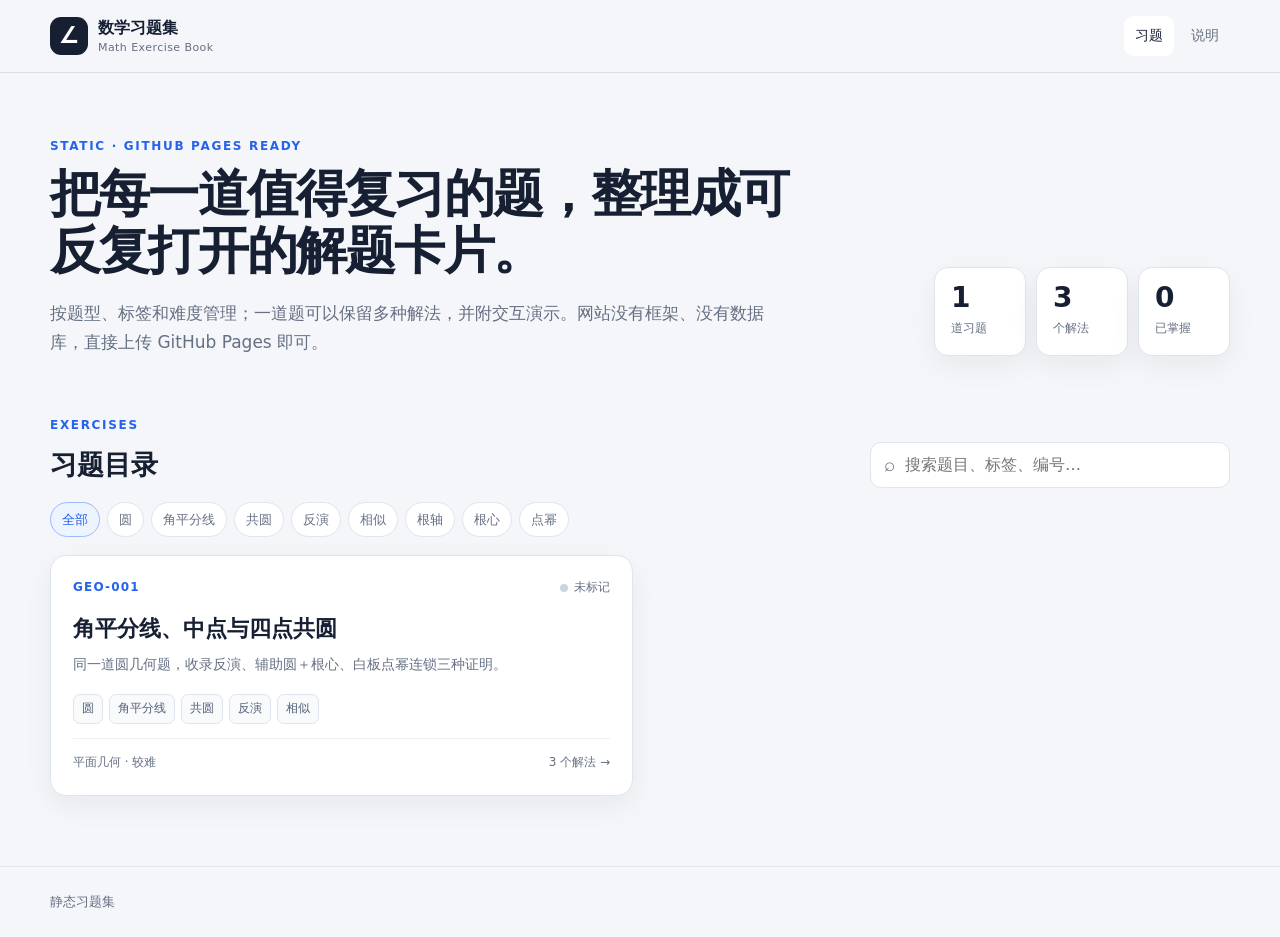
==== commit fc3ce40d: "Update index.html" ====
--- a/index.html
+++ b/index.html
@@ -60,8 +60,7 @@
 
   <footer class="site-footer">
     <div class="shell footer-row">
-      <span>静态习题集 · 适合 GitHub Pages</span>
-      <span>新增题目只需复制模板并登记一条目录数据</span>
+      <span>静态习题集</span>
     </div>
   </footer>
 
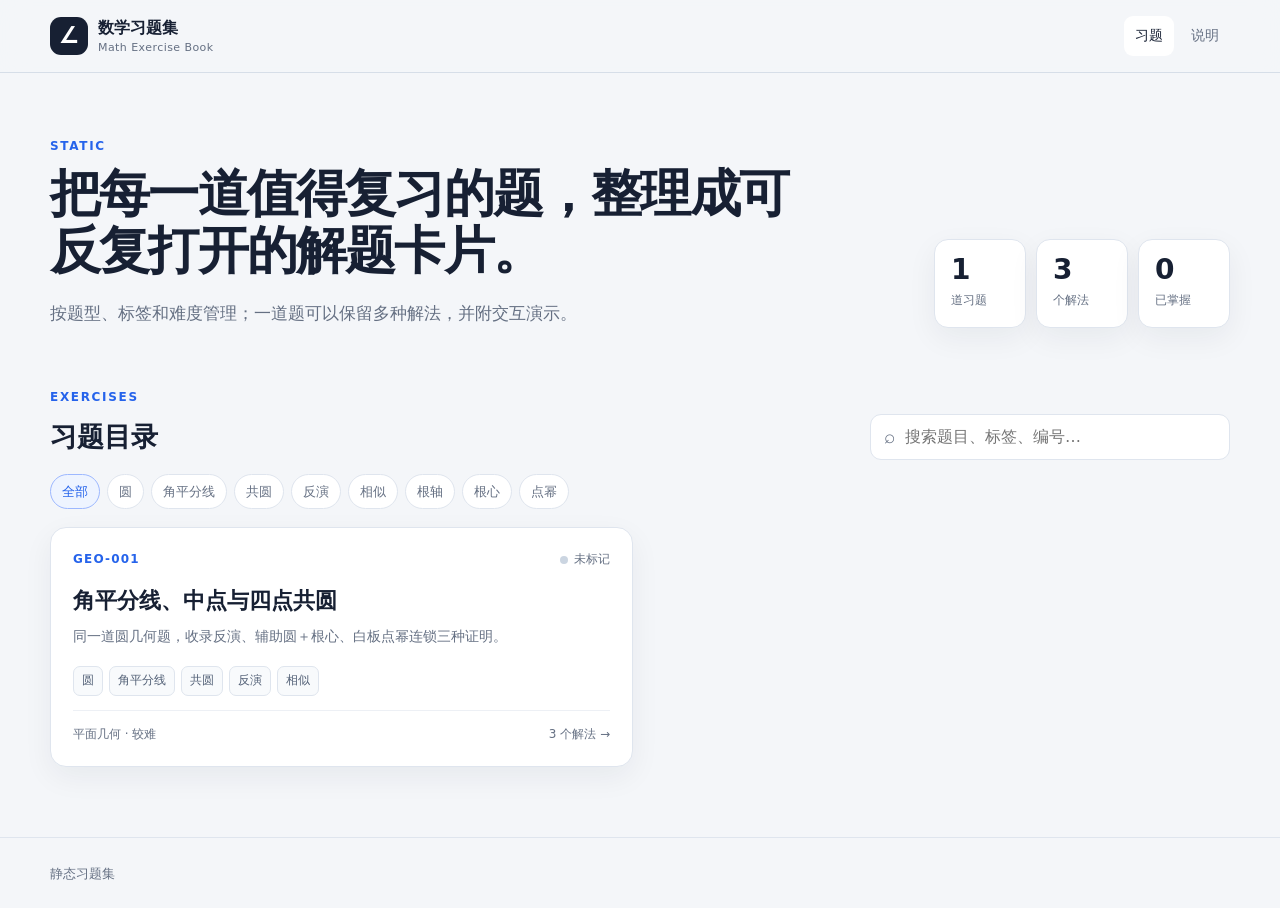
==== commit 7f2f8461: "Update index.html" ====
--- a/index.html
+++ b/index.html
@@ -28,9 +28,9 @@
   <main>
     <section class="hero shell">
       <div>
-        <p class="eyebrow">STATIC · GITHUB PAGES READY</p>
+        <p class="eyebrow">STATIC</p>
         <h1>把每一道值得复习的题，整理成可反复打开的解题卡片。</h1>
-        <p class="hero-copy">按题型、标签和难度管理；一道题可以保留多种解法，并附交互演示。网站没有框架、没有数据库，直接上传 GitHub Pages 即可。</p>
+        <p class="hero-copy">按题型、标签和难度管理；一道题可以保留多种解法，并附交互演示。</p>
       </div>
       <div class="hero-stats" aria-label="习题统计">
         <div class="stat"><strong id="problemCount">0</strong><span>道习题</span></div>
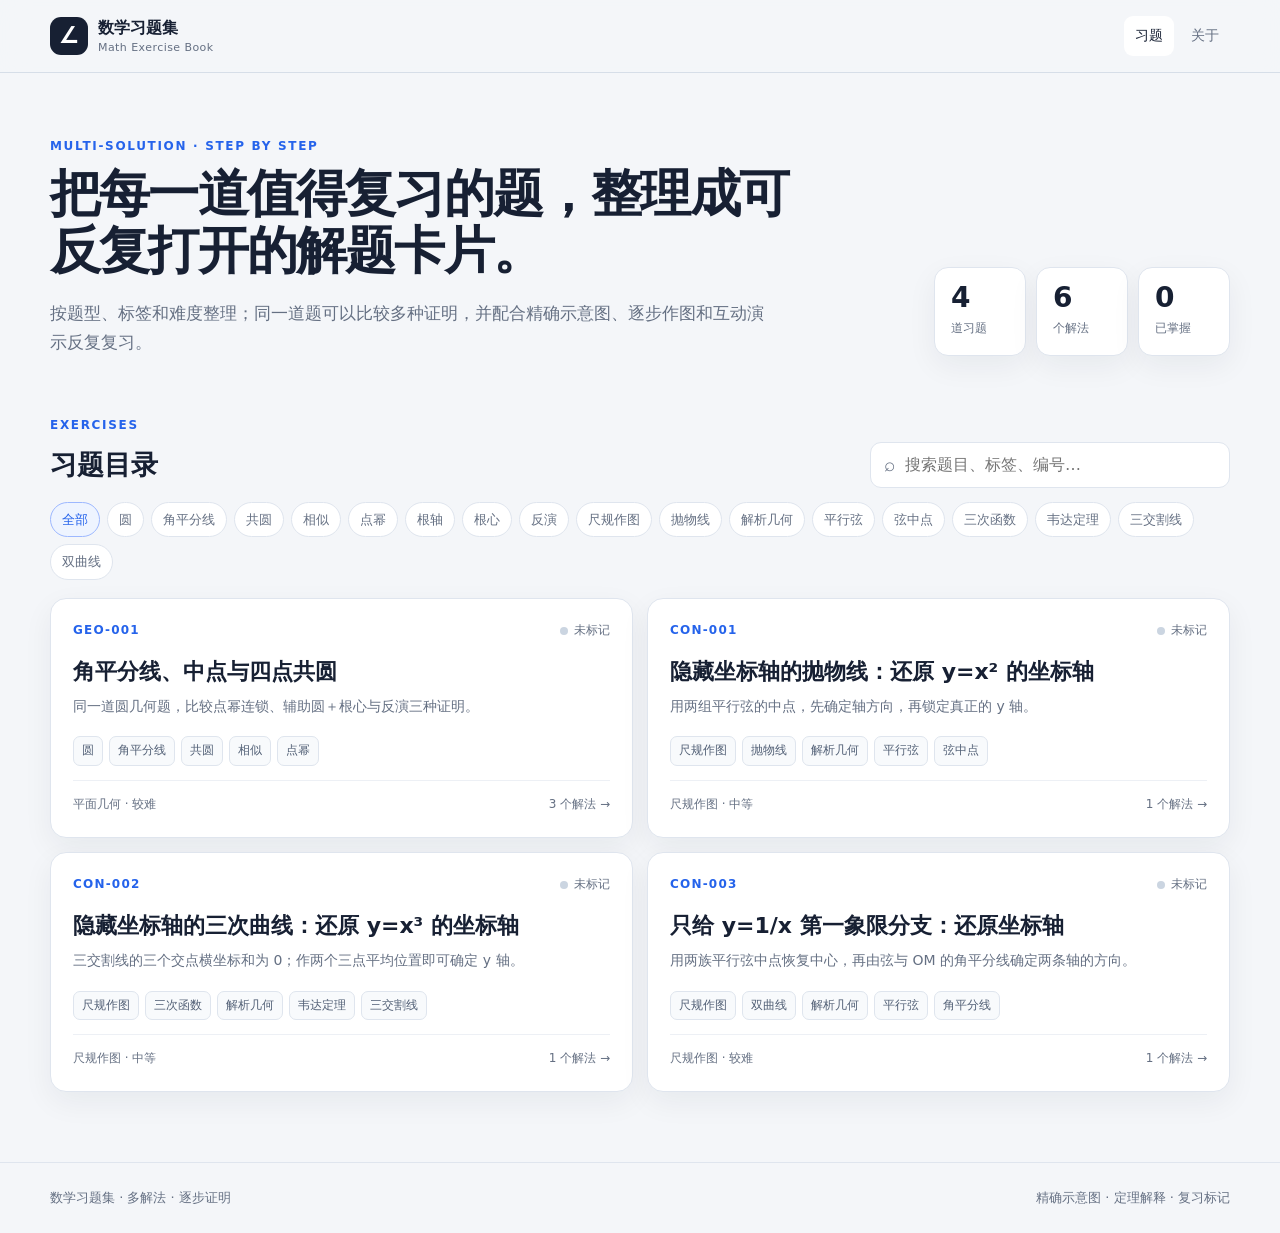
==== commit 3ff4ba68: "Add files via upload" ====
--- a/index.html
+++ b/index.html
@@ -3,7 +3,7 @@
 <head>
   <meta charset="utf-8">
   <meta name="viewport" content="width=device-width, initial-scale=1">
-  <meta name="description" content="一个轻量、可扩展的数学习题集网站。">
+  <meta name="description" content="收录多解法、逐步证明与精确图解的数学习题集。">
   <title>数学习题集</title>
   <link rel="icon" href="assets/icons/favicon.svg" type="image/svg+xml">
   <link rel="stylesheet" href="assets/css/site.css">
@@ -20,7 +20,7 @@
       </a>
       <nav class="top-nav" aria-label="主导航">
         <a class="active" href="index.html">习题</a>
-        <a href="about.html">说明</a>
+        <a href="about.html">关于</a>
       </nav>
     </div>
   </header>
@@ -28,9 +28,9 @@
   <main>
     <section class="hero shell">
       <div>
-        <p class="eyebrow">STATIC</p>
+        <p class="eyebrow">MULTI-SOLUTION · STEP BY STEP</p>
         <h1>把每一道值得复习的题，整理成可反复打开的解题卡片。</h1>
-        <p class="hero-copy">按题型、标签和难度管理；一道题可以保留多种解法，并附交互演示。</p>
+        <p class="hero-copy">按题型、标签和难度整理；同一道题可以比较多种证明，并配合精确示意图、逐步作图和互动演示反复复习。</p>
       </div>
       <div class="hero-stats" aria-label="习题统计">
         <div class="stat"><strong id="problemCount">0</strong><span>道习题</span></div>
@@ -60,7 +60,8 @@
 
   <footer class="site-footer">
     <div class="shell footer-row">
-      <span>静态习题集</span>
+      <span>数学习题集 · 多解法 · 逐步证明</span>
+      <span>精确示意图 · 定理解释 · 复习标记</span>
     </div>
   </footer>
 
--- a/assets/css/site.css
+++ b/assets/css/site.css
@@ -126,7 +126,10 @@
 .statement p { margin: 0 0 12px; }
 .goal { margin-top: 14px; padding: 12px 14px; background: var(--green-soft); border: 1px solid #bde9ca; border-radius: 10px; }
 .figure-wrap { padding: 14px; }
+.figure-link { display: block; border-radius: 12px; overflow: hidden; }
+.figure-link:hover img { opacity: .97; }
 .figure-wrap img { display: block; width: 100%; height: auto; border-radius: 12px; background: white; }
+.figure-zoom-hint { white-space: nowrap; }
 .figure-caption { padding: 0 16px 14px; color: var(--muted); font-size: 12px; text-align: center; }
 .side-card { padding: 18px; }
 .meta-list { display: grid; gap: 12px; }
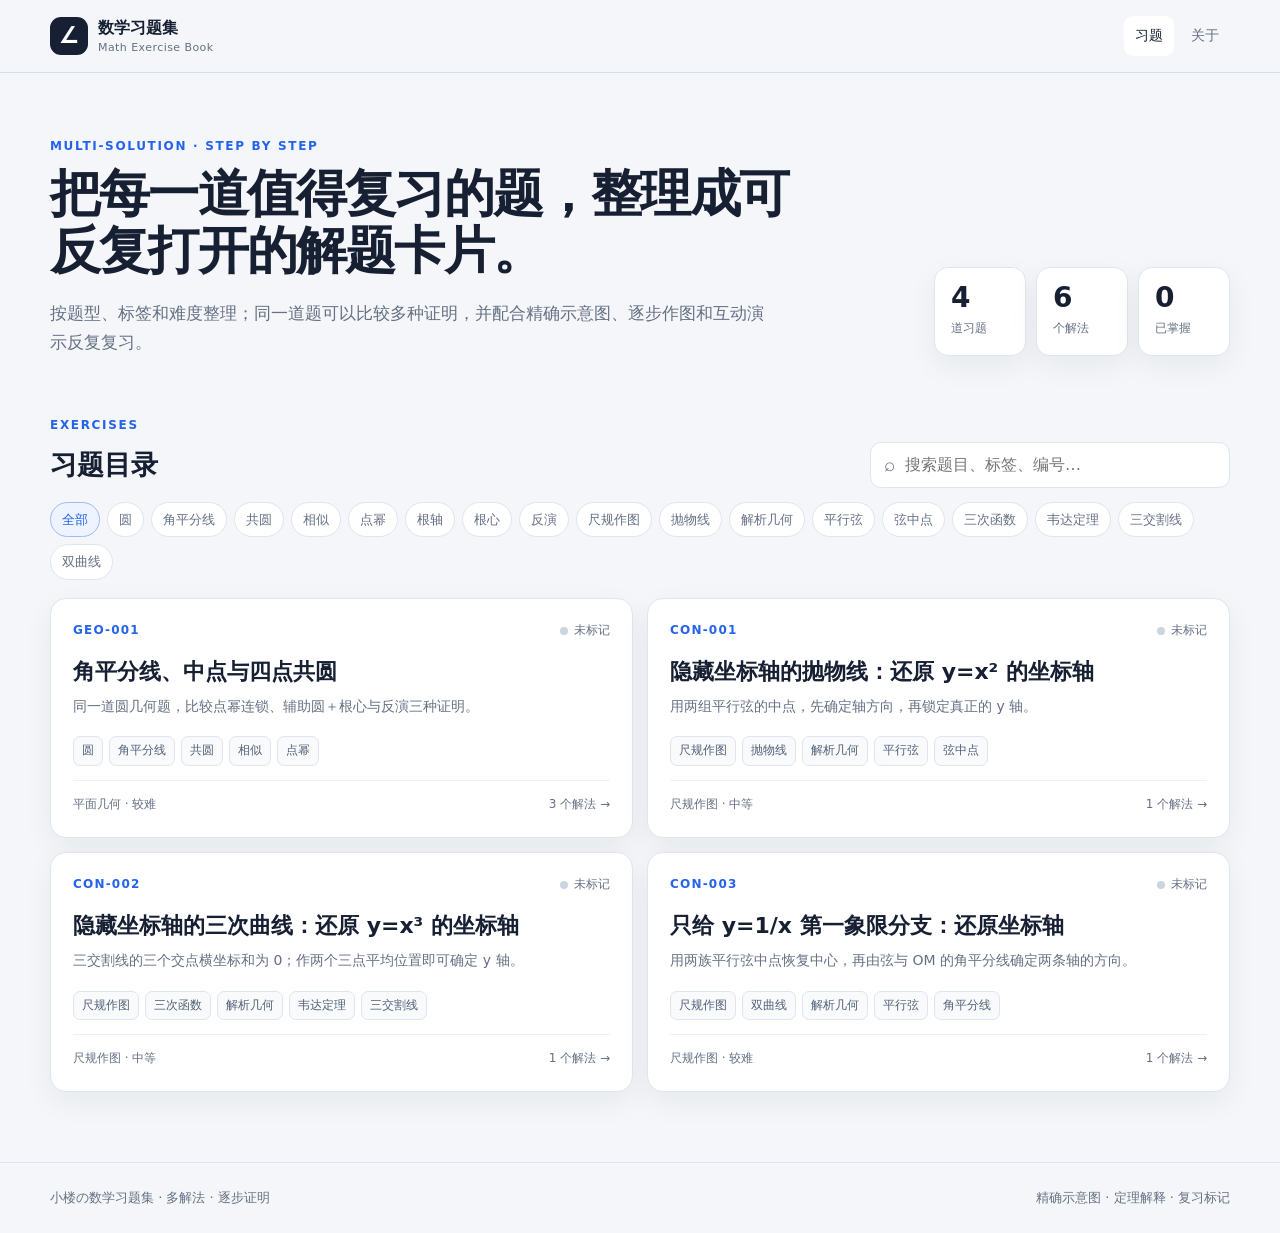
==== commit 6c627a8b: "Update index.html" ====
--- a/index.html
+++ b/index.html
@@ -60,7 +60,7 @@
 
   <footer class="site-footer">
     <div class="shell footer-row">
-      <span>数学习题集 · 多解法 · 逐步证明</span>
+      <span>小楼の数学习题集 · 多解法 · 逐步证明</span>
       <span>精确示意图 · 定理解释 · 复习标记</span>
     </div>
   </footer>
